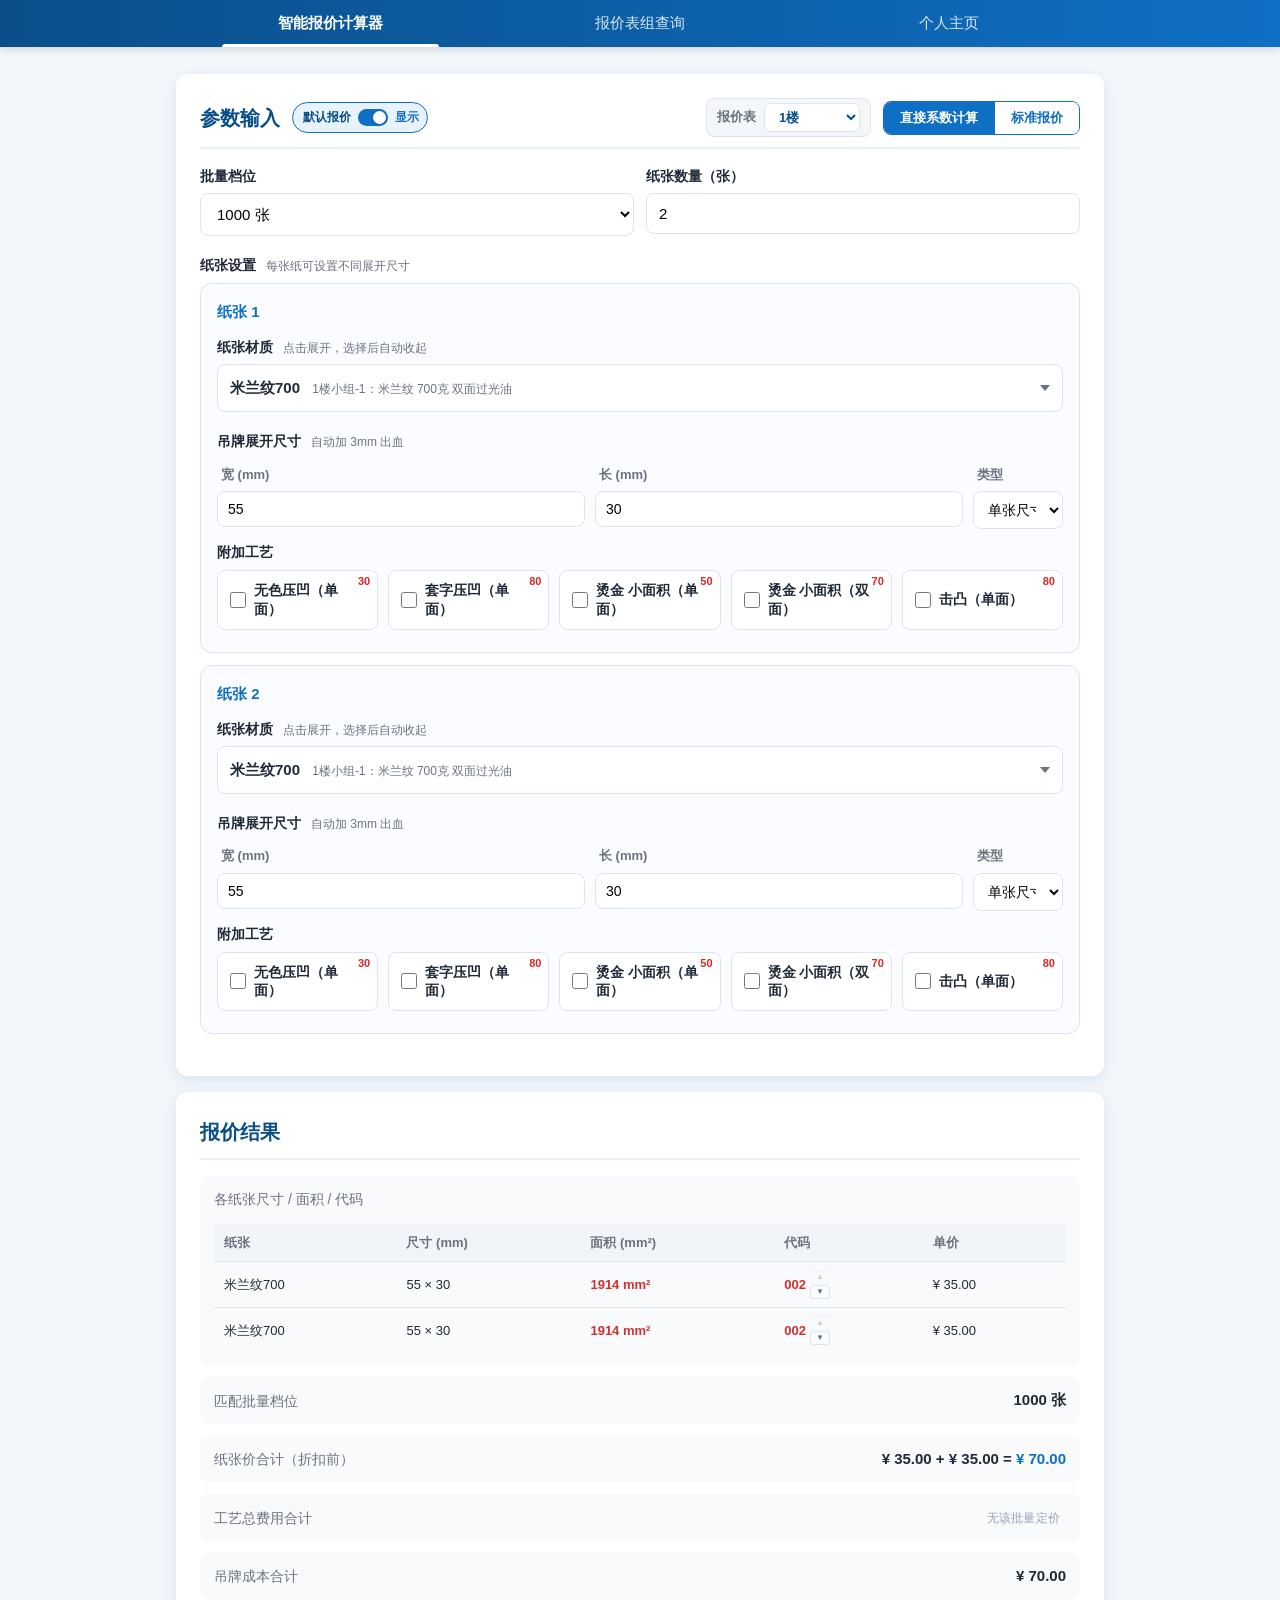
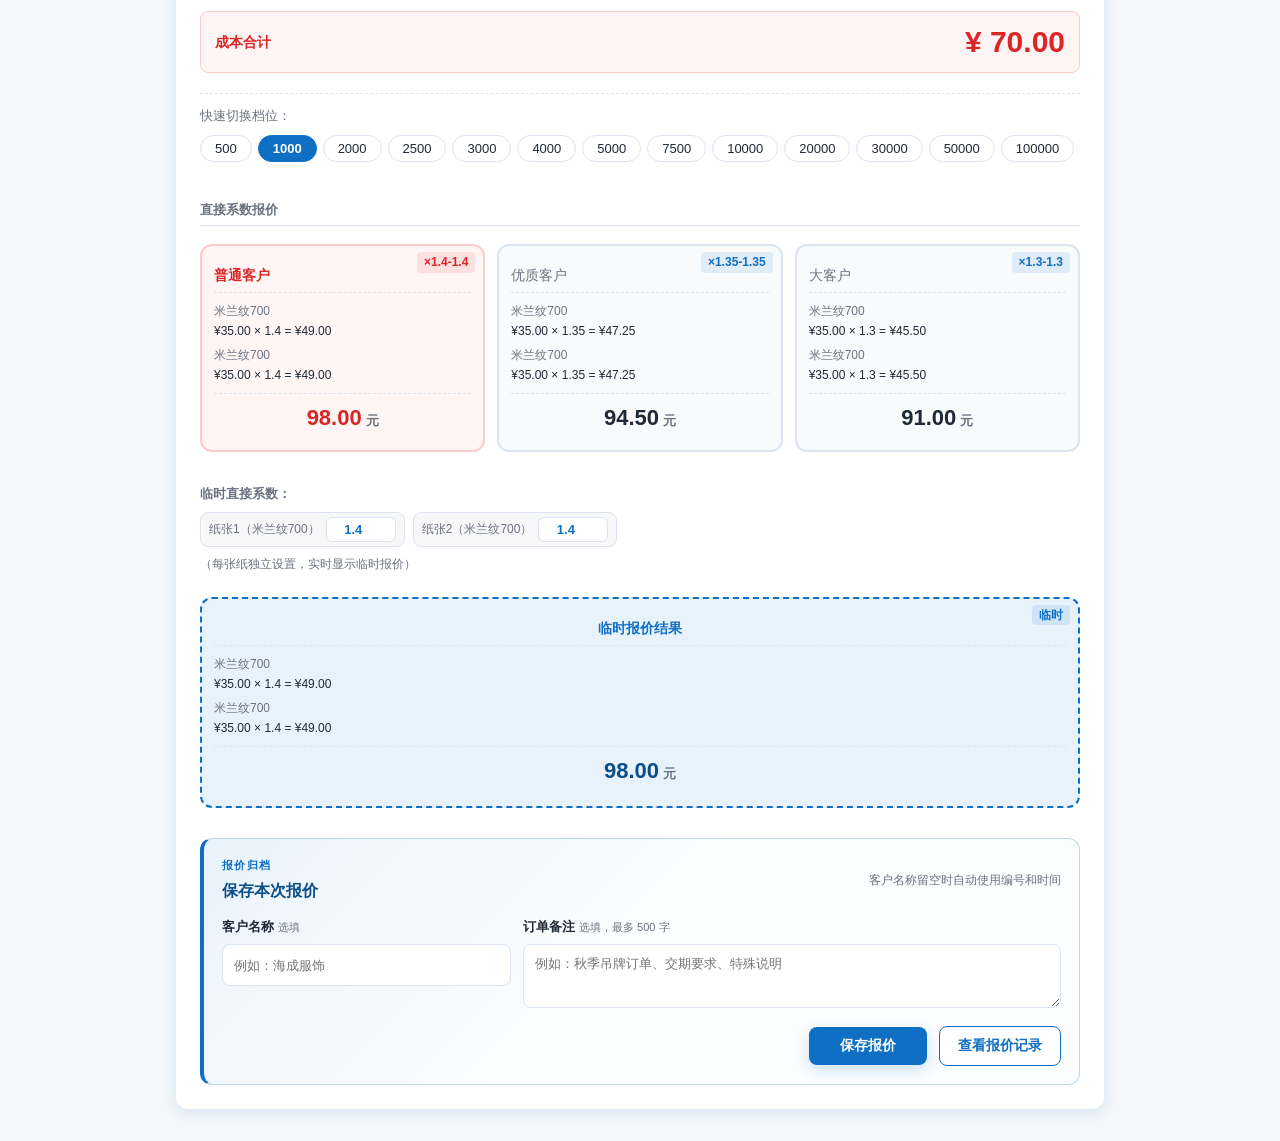
==== index.html @ f9403d22 "security(P0): XSS 转义/导入校验/响应头加固 + 安全单测 - escapeHtml 补双引号/单引号转义，状态提示与导入信息动态内容全量转义 - 新增 isNonNegFinite" ====
<!DOCTYPE html>
<html lang="zh-CN"><head>
  <meta charset="UTF-8">
  <meta name="viewport" content="width=device-width, initial-scale=1.0">
  <meta name="robots" content="noindex, nofollow, noarchive">
  <meta name="googlebot" content="noindex, nofollow">
  <!-- P0 安全：CSP 策略（v7.9：SheetJS 已本地化，script-src 仅允许 'self'，离线双击打开亦可用） -->
  <meta http-equiv="Content-Security-Policy" content="default-src 'self'; script-src 'self'; style-src 'self' 'unsafe-inline'; img-src 'self' data:; connect-src 'self';">
  <title>KOKALabel报价系统 v8.10.0</title>
  <link rel="icon" type="image/x-icon" href="favicon.ico?v=8.10.0">
  <link rel="icon" type="image/png" href="favicon.png?v=8.10.0">
  <link rel="apple-touch-icon" href="apple-touch-icon.png?v=8.10.0">
  <link rel="stylesheet" href="css/style.css?v=8.10.0">
</head>
<body>
  <!-- 顶部导航 -->
  <nav class="navbar">
    <div class="nav-inner">
      <button class="nav-btn active" data-page="calculator">智能报价计算器</button>
      <button class="nav-btn" data-page="table">报价表组查询</button>
      <button class="nav-btn" data-page="profile">个人主页</button>
    </div>
  </nav>

  <!-- 页面容器 -->
  <main class="pages">
    <!-- 页面1：智能报价计算器 -->
    <section class="page active" id="page-calculator">
      <div class="card">
        <div class="card-title-row">
          <div class="card-title-main">
            <h2 class="card-title">参数输入</h2>
            <button type="button" id="defaultQuoteToggle" class="quote-visibility-toggle" role="switch" aria-checked="true" title="仅控制标准报价中的默认客户报价">
              <span class="quote-visibility-label">默认报价</span>
              <span class="quote-visibility-track" aria-hidden="true"><span class="quote-visibility-thumb"></span></span>
              <span class="quote-visibility-state" id="defaultQuoteToggleState">显示</span>
            </button>
          </div>
          <div class="title-controls">
            <div class="quick-price-switcher" title="快捷切换当前报价表">
              <span class="switcher-label">报价表</span>
              <select id="quickPriceListSelector" class="quick-price-list-selector"></select>
            </div>
            <div class="calc-mode-switcher">
              <button class="mode-btn active" data-mode="direct">直接系数计算</button>
              <button class="mode-btn" data-mode="standard">标准报价</button>
            </div>
          </div>
        </div>

        <div class="tier-row">
          <div class="form-group">
            <label for="tier">批量档位</label>
            <select id="tier"><option value="">请选择批量档位</option><option value="500">500 张</option><option value="1000">1000 张</option><option value="2000">2000 张</option><option value="2500">2500 张</option><option value="3000">3000 张</option><option value="4000">4000 张</option><option value="5000">5000 张</option><option value="7500">7500 张</option><option value="10000">10000 张</option><option value="20000">20000 张</option><option value="30000">30000 张</option><option value="50000">50000 张</option></select>
          </div>
          <div class="form-group">
            <label for="sheetCount">纸张数量（张）</label>
            <input type="number" id="sheetCount" min="1" step="1" value="2">
          </div>
        </div>

        <div class="form-group">
          <label>纸张设置 <span class="hint">每张纸可设置不同展开尺寸</span></label>
          <div id="sheetList" class="sheet-list"><div class="sheet-card">
          <div class="sheet-title">纸张 1</div>
          <div class="form-group">
            <label>纸张材质 <span class="hint">点击展开，选择后自动收起</span></label>
            <div class="paper-dropdown" data-sheet="0">
              <div class="paper-trigger">
                <div>
                  <span class="paper-trigger-text">702铜版纸</span>
                  <span class="paper-trigger-desc">1号报价表-3：702克 A级铜版纸 双面过哑胶（厚度0.85mm）</span>
                </div>
                <span class="paper-trigger-arrow"></span>
              </div>
              <div class="paper-options">
                
          <div class="paper-option" data-sheet="0" data-paper="paper1">
            <span class="paper-name">350铜版纸</span>
            <span class="paper-desc">1号报价表-1：350克 A级铜版纸 双面过哑胶（厚度0.38mm）</span>
          </div>
        
          <div class="paper-option" data-sheet="0" data-paper="paper2">
            <span class="paper-name">400铜版纸</span>
            <span class="paper-desc">1号报价表-2：400克 A级铜版纸 双面过哑胶（厚度0.45mm）</span>
          </div>
        
          <div class="paper-option active" data-sheet="0" data-paper="paper3">
            <span class="paper-name">702铜版纸</span>
            <span class="paper-desc">1号报价表-3：702克 A级铜版纸 双面过哑胶（厚度0.85mm）</span>
          </div>
        
          <div class="paper-option" data-sheet="0" data-paper="paper4">
            <span class="paper-name">606米白卡</span>
            <span class="paper-desc">1号报价表-4：米白卡 606克（厚度0.8mm）</span>
          </div>
        
          <div class="paper-option" data-sheet="0" data-paper="paper5">
            <span class="paper-name">500白卡纸</span>
            <span class="paper-desc">1号报价表-5：500克 白卡纸（厚度0.55mm）正面过哑胶</span>
          </div>
        
          <div class="paper-option" data-sheet="0" data-paper="paper6">
            <span class="paper-name">海成专用</span>
            <span class="paper-desc">1号报价表-6：400克米白卡 / 160克半透卡 / 200克合成纸（海成专用 / 撕不烂）</span>
          </div>
        
          <div class="paper-option" data-sheet="0" data-paper="paper7">
            <span class="paper-name">700布纹纸</span>
            <span class="paper-desc">1号报价表-7：700克 A级布纹纸 双面过光油（厚度0.85mm）</span>
          </div>
        
          <div class="paper-option" data-sheet="0" data-paper="paper8">
            <span class="paper-name">600牛皮纸</span>
            <span class="paper-desc">1号报价表-8：600克 A级牛皮纸（厚度0.80mm）</span>
          </div>
        
          <div class="paper-option" data-sheet="0" data-paper="paper9">
            <span class="paper-name">40C棉麻布</span>
            <span class="paper-desc">1号报价表-9：棉麻布 40C 米白色</span>
          </div>
        
              </div>
            </div>
          </div>
          <div class="form-group" style="margin-bottom: 0;">
            <label>吊牌展开尺寸 <span class="hint">自动加 3mm 出血</span></label>
            <div class="sheet-size-row">
              <div class="form-group">
                <label class="unit">宽 (mm)</label>
                <input type="number" class="sheet-width" data-sheet="0" min="1" step="1" placeholder="55" value="">
              </div>
              <div class="form-group">
                <label class="unit">长 (mm)</label>
                <input type="number" class="sheet-length" data-sheet="0" min="1" step="1" placeholder="30" value="">
              </div>
              <div class="form-group size-type-group">
                <label class="unit">类型</label>
                <select class="sheet-size-type" data-sheet="0">
                  <option value="single" selected="">单张尺寸</option>
                  <option value="spread">展开尺寸</option>
                </select>
              </div>
            </div>
          </div>
          <div class="form-group" style="margin-bottom: 0; margin-top: 12px;">
            <label>附加工艺</label>
            <div class="craft-list">
              <label class="craft-item">
                <input type="checkbox" value="craft3_1" data-sheet="0" data-craft="craft3_1">
                <span>无色压凹（单面）</span>
              </label>
            
              <label class="craft-item">
                <input type="checkbox" value="craft3_2" data-sheet="0" data-craft="craft3_2">
                <span>套字压凹（单面）</span>
              </label>
            
              <label class="craft-item">
                <input type="checkbox" value="craft3_3" data-sheet="0" data-craft="craft3_3">
                <span>烫金 小面积（单面）</span>
              </label>
            
              <label class="craft-item">
                <input type="checkbox" value="craft3_4" data-sheet="0" data-craft="craft3_4">
                <span>烫金 小面积（双面）</span>
              </label>
            
              <label class="craft-item">
                <input type="checkbox" value="craft3_5" data-sheet="0" data-craft="craft3_5">
                <span>击凸（单面）</span>
              </label>
            </div>
          </div>
        </div><div class="sheet-card">
          <div class="sheet-title">纸张 2</div>
          <div class="form-group">
            <label>纸张材质 <span class="hint">点击展开，选择后自动收起</span></label>
            <div class="paper-dropdown" data-sheet="1">
              <div class="paper-trigger">
                <div>
                  <span class="paper-trigger-text">702铜版纸</span>
                  <span class="paper-trigger-desc">1号报价表-3：702克 A级铜版纸 双面过哑胶（厚度0.85mm）</span>
                </div>
                <span class="paper-trigger-arrow"></span>
              </div>
              <div class="paper-options">
                
          <div class="paper-option" data-sheet="1" data-paper="paper1">
            <span class="paper-name">350铜版纸</span>
            <span class="paper-desc">1号报价表-1：350克 A级铜版纸 双面过哑胶（厚度0.38mm）</span>
          </div>
        
          <div class="paper-option" data-sheet="1" data-paper="paper2">
            <span class="paper-name">400铜版纸</span>
            <span class="paper-desc">1号报价表-2：400克 A级铜版纸 双面过哑胶（厚度0.45mm）</span>
          </div>
        
          <div class="paper-option active" data-sheet="1" data-paper="paper3">
            <span class="paper-name">702铜版纸</span>
            <span class="paper-desc">1号报价表-3：702克 A级铜版纸 双面过哑胶（厚度0.85mm）</span>
          </div>
        
          <div class="paper-option" data-sheet="1" data-paper="paper4">
            <span class="paper-name">606米白卡</span>
            <span class="paper-desc">1号报价表-4：米白卡 606克（厚度0.8mm）</span>
          </div>
        
          <div class="paper-option" data-sheet="1" data-paper="paper5">
            <span class="paper-name">500白卡纸</span>
            <span class="paper-desc">1号报价表-5：500克 白卡纸（厚度0.55mm）正面过哑胶</span>
          </div>
        
          <div class="paper-option" data-sheet="1" data-paper="paper6">
            <span class="paper-name">海成专用</span>
            <span class="paper-desc">1号报价表-6：400克米白卡 / 160克半透卡 / 200克合成纸（海成专用 / 撕不烂）</span>
          </div>
        
          <div class="paper-option" data-sheet="1" data-paper="paper7">
            <span class="paper-name">700布纹纸</span>
            <span class="paper-desc">1号报价表-7：700克 A级布纹纸 双面过光油（厚度0.85mm）</span>
          </div>
        
          <div class="paper-option" data-sheet="1" data-paper="paper8">
            <span class="paper-name">600牛皮纸</span>
            <span class="paper-desc">1号报价表-8：600克 A级牛皮纸（厚度0.80mm）</span>
          </div>
        
          <div class="paper-option" data-sheet="1" data-paper="paper9">
            <span class="paper-name">40C棉麻布</span>
            <span class="paper-desc">1号报价表-9：棉麻布 40C 米白色</span>
          </div>
        
              </div>
            </div>
          </div>
          <div class="form-group" style="margin-bottom: 0;">
            <label>吊牌展开尺寸 <span class="hint">自动加 3mm 出血</span></label>
            <div class="sheet-size-row">
              <div class="form-group">
                <label class="unit">宽 (mm)</label>
                <input type="number" class="sheet-width" data-sheet="1" min="1" step="1" placeholder="55" value="">
              </div>
              <div class="form-group">
                <label class="unit">长 (mm)</label>
                <input type="number" class="sheet-length" data-sheet="1" min="1" step="1" placeholder="30" value="">
              </div>
              <div class="form-group size-type-group">
                <label class="unit">类型</label>
                <select class="sheet-size-type" data-sheet="1">
                  <option value="single" selected="">单张尺寸</option>
                  <option value="spread">展开尺寸</option>
                </select>
              </div>
            </div>
          </div>
          <div class="form-group" style="margin-bottom: 0; margin-top: 12px;">
            <label>附加工艺</label>
            <div class="craft-list">
              <label class="craft-item">
                <input type="checkbox" value="craft3_1" data-sheet="1" data-craft="craft3_1">
                <span>无色压凹（单面）</span>
              </label>
            
              <label class="craft-item">
                <input type="checkbox" value="craft3_2" data-sheet="1" data-craft="craft3_2">
                <span>套字压凹（单面）</span>
              </label>
            
              <label class="craft-item">
                <input type="checkbox" value="craft3_3" data-sheet="1" data-craft="craft3_3">
                <span>烫金 小面积（单面）</span>
              </label>
            
              <label class="craft-item">
                <input type="checkbox" value="craft3_4" data-sheet="1" data-craft="craft3_4">
                <span>烫金 小面积（双面）</span>
              </label>
            
              <label class="craft-item">
                <input type="checkbox" value="craft3_5" data-sheet="1" data-craft="craft3_5">
                <span>击凸（单面）</span>
              </label>
            </div>
          </div>
        </div></div>
        </div>

        <div class="form-group">
          <label>吊绳类型</label>
          <div id="rope" class="rope-list">
        <label class="rope-item">
          <input type="radio" name="rope" value="rope0">
          <span>不加吊绳</span>
        </label>
      
        <label class="rope-item">
          <input type="radio" name="rope" value="rope1" checked="">
          <span>普通吊绳</span>
        </label>
      
        <label class="rope-item">
          <input type="radio" name="rope" value="rope2">
          <span>黑色方头</span>
        </label>
      
        <label class="rope-item">
          <input type="radio" name="rope" value="rope3">
          <span>白色方头</span>
        </label>
      
        <label class="rope-item">
          <input type="radio" name="rope" value="rope4">
          <span>加长加粗子弹头</span>
        </label>
      
        <label class="rope-item">
          <input type="radio" name="rope" value="rope5">
          <span>金色别针</span>
        </label>
      
        <label class="rope-item">
          <input type="radio" name="rope" value="rope6">
          <span>米色棉绳</span>
        </label>
      
        <label class="rope-item">
          <input type="radio" name="rope" value="rope7">
          <span>白色蜡绳</span>
        </label>
      
        <label class="rope-item">
          <input type="radio" name="rope" value="rope8">
          <span>黑色蜡绳</span>
        </label>
      
        <label class="rope-item">
          <input type="radio" name="rope" value="rope9">
          <span>黑色别针</span>
        </label>
      
        <label class="rope-item">
          <input type="radio" name="rope" value="rope10">
          <span>黑双插圆柱蜡绳</span>
        </label>
      
        <label class="rope-item">
          <input type="radio" name="rope" value="rope11">
          <span>白双插圆柱蜡绳</span>
        </label>
      
        <label class="rope-item">
          <input type="radio" name="rope" value="rope12">
          <span>白色双插丝带</span>
        </label>
      
        <label class="rope-item">
          <input type="radio" name="rope" value="rope13">
          <span>黑色双插丝带</span>
        </label>
      
        <label class="rope-item">
          <input type="radio" name="rope" value="rope14">
          <span>紫色双插涤纶</span>
        </label>
      
        <label class="rope-item">
          <input type="radio" name="rope" value="rope15">
          <span>粉色双插涤纶</span>
        </label>
      
        <label class="rope-item">
          <input type="radio" name="rope" value="rope16">
          <span>黑色双插涤纶</span>
        </label>
      
        <label class="rope-item">
          <input type="radio" name="rope" value="rope17">
          <span>白色双插涤纶</span>
        </label>
      
        <label class="rope-item">
          <input type="radio" name="rope" value="rope18">
          <span>白色单插蜡绳</span>
        </label>
      
        <label class="rope-item">
          <input type="radio" name="rope" value="rope19">
          <span>黑色单插蜡绳</span>
        </label>
      
        <label class="rope-item">
          <input type="radio" name="rope" value="rope20">
          <span>黑色双插蜡绳</span>
        </label>
      
        <label class="rope-item">
          <input type="radio" name="rope" value="rope21">
          <span>白色双插蜡绳</span>
        </label>
      
        <label class="rope-item">
          <input type="radio" name="rope" value="rope22">
          <span>防拆条</span>
        </label>
      
        <label class="rope-item">
          <input type="radio" name="rope" value="rope23">
          <span>空白防拆条</span>
        </label>
      
        <label class="rope-item">
          <input type="radio" name="rope" value="rope24">
          <span>棉带防拆条</span>
        </label>
      
        <label class="rope-item">
          <input type="radio" name="rope" value="rope25">
          <span>黑色光胶防拆条</span>
        </label>
      
        <label class="rope-item">
          <input type="radio" name="rope" value="rope26">
          <span>防拆扣</span>
        </label>
      </div>
        </div>

        <div class="form-group">
          <label for="region">收货地区</label>
          <select id="region"><option value="">请选择地区</option><option value="region1">广东省内</option><option value="region2">江浙沪</option><option value="region3">其他省份</option></select>
        </div>
      </div>

      <div class="card">
        <h2 class="card-title">报价结果</h2>
        <div class="result-section" id="resultArea">
          <div class="result-row" style="flex-direction:column;align-items:flex-start;">
            <span class="result-label">各纸张尺寸 / 面积 / 代码</span>
            <table class="sheet-result-table" id="resSheetTable">
              <thead>
                <tr><th>纸张</th><th>尺寸 (mm)</th><th>面积 (mm²)</th><th>代码</th><th>单价</th></tr>
              </thead>
              <tbody></tbody>
            </table>
          </div>
          <div class="result-row">
            <span class="result-label">匹配批量档位</span>
            <span class="result-value" id="resTier">-</span>
          </div>
          <div class="result-row">
            <span class="result-label">纸张价合计（折扣前）</span>
            <span class="result-value" id="resPaperOriginalPrice">-</span>
          </div>
          <div class="result-row">
            <span class="result-label">纸张折后价合计</span>
            <span class="result-value" id="resPaperPrice">-</span>
          </div>
          <div class="result-row">
            <span class="result-label">工艺总费用合计</span>
            <span class="result-value" id="resCraftPrice">-</span>
          </div>
          <div class="result-row">
            <span class="result-label">吊绳费用</span>
            <span class="result-value" id="resRopePrice">-</span>
          </div>
          <div class="result-row">
            <span class="result-label">吊牌成本合计</span>
            <span class="result-value" id="resTagCost">-</span>
          </div>
          <div class="result-row">
            <span class="result-label">邮费</span>
            <span class="result-value" id="resShippingPrice">-</span>
          </div>
          <div class="result-row cost-total-row">
            <span class="result-label">成本合计</span>
            <span class="result-value" id="resCost">-</span>
          </div>
          <div id="resWarnings" class="result-warnings" style="display:none;"></div>

          <!-- 面积系数提示（超 10000 时显示） -->
          <div id="areaCoefficientRow" class="area-coeff-row" style="display:none;">
            <div>
              <span class="coeff-label">面积系数：</span>
              <span class="coeff-value" id="resAreaCoefficient">-</span>
            </div>
            <span class="coeff-desc" id="resAreaCoeffDesc"></span>
          </div>

          <!-- 批量档位快速切换 -->
          <div id="tierQuickSwitch" class="tier-quick-switch" style="display:none;">
            <span class="tier-quick-label">快速切换档位：</span>
            <div class="tier-quick-btns" id="tierQuickBtns"></div>
          </div>

          <!-- 默认客户等级报价卡片 -->
          <div class="price-section-label" id="defaultPriceLabel">默认报价（原邮费）</div>
          <div id="priceCards" class="price-cards"></div>

          <!-- 临时毛利系数快速设置 -->
          <div id="customCoeffBar" class="custom-coeff-bar" style="display:none;">
            <span class="custom-coeff-label">临时毛利系数：</span>
            <input type="number" id="customCoeffInput" class="custom-coeff-input" min="1" max="10" step="0.01" placeholder="如 1.18" />
            <span class="custom-coeff-hint">（临时显示，不影响默认设置）</span>
          </div>
          <div id="customPriceCard" class="price-cards" style="display:none;"></div>

          <!-- v6.8：临时直接系数（每纸独立，直接系数模式显示） -->
          <div id="tempCoeffBar" class="custom-coeff-bar temp-coeff-bar" style="display:none;">
            <span class="custom-coeff-label">临时直接系数：</span>
            <div id="tempCoeffInputs" class="temp-coeff-inputs"></div>
            <span class="custom-coeff-hint">（每张纸独立设置，实时显示临时报价）</span>
          </div>
          <div id="tempCoeffResults" class="price-cards" style="display:none;"></div>

          <!-- 邮费快速修改 -->
          <div id="shippingOverrideBar" class="shipping-override-bar" style="display:none;">
            <span class="shipping-override-label">邮费快速修改：</span>
            <input type="number" id="shippingOverrideInput" class="shipping-override-input" min="0" step="0.01" placeholder="输入修改后的邮费" />
            <button class="btn sm" id="shippingOverrideClear">清除</button>
            <span class="shipping-override-hint">（修改后下方显示基于新邮费的报价）</span>
          </div>
          <div id="shippingOverrideLabel" class="price-section-label" style="display:none;">修改邮费后报价</div>
          <div id="shippingOverrideCost" class="shipping-override-cost-row" style="display:none;">
            <span class="shipping-override-cost-label">修改后成本</span>
            <span class="shipping-override-cost-value" id="shippingOverrideCostValue">-</span>
          </div>
          <div id="shippingOverrideCards" class="price-cards shipping-override-cards" style="display:none;"></div>

          <!-- 报价记录保存 -->
          <section class="quote-save-panel" aria-labelledby="quoteSaveTitle">
            <div class="quote-save-heading">
              <div>
                <span class="quote-save-kicker">报价归档</span>
                <h3 id="quoteSaveTitle">保存本次报价</h3>
              </div>
              <span class="quote-save-hint">客户名称留空时自动使用编号和时间</span>
            </div>
            <div class="quote-save-fields">
              <label class="quote-save-field">
                <span>客户名称 <small>选填</small></span>
                <input type="text" id="quoteCustomerName" maxlength="60" placeholder="例如：海成服饰" autocomplete="off" />
              </label>
              <label class="quote-save-field quote-save-note-field">
                <span>订单备注 <small>选填，最多 500 字</small></span>
                <textarea id="quoteOrderNote" maxlength="500" rows="2" placeholder="例如：秋季吊牌订单、交期要求、特殊说明"></textarea>
              </label>
            </div>
            <div class="quote-save-actions">
              <button type="button" class="btn quote-save-primary" id="saveQuoteBtn" disabled>保存报价</button>
              <button type="button" class="btn secondary" id="openQuoteHistoryBtn">查看报价记录</button>
            </div>
          </section>
        </div>
      </div>
    </section>

    <!-- 页面2：1号报价表查询 -->
    <section class="page" id="page-table">
      <div class="card">
        <h2 class="card-title">报价表组查询</h2>

        <!-- 报价表组切换器 -->
        <div class="price-list-switcher">
          <label class="switcher-label">当前报价表：</label>
          <select id="priceListSelector" class="price-list-selector"></select>
          <button class="btn danger-outline sm" id="deletePriceListBtn" title="删除当前报价表（不允许删除最后一个）">删除当前报价表</button>
        </div>

        <div class="table-toolbar">
          <input type="text" id="searchInput" placeholder="输入代码或面积搜索...">
          <span class="paper-discount" id="paperDiscount">请先选择纸张</span>
          <span class="table-meta" id="tableMeta">行数：0</span>
        </div>

        <!-- Sheet 纸张选择器：下拉 + 数字分页 -->
        <div class="sheet-selector-bar">
          <select id="paperSelector" class="paper-selector"></select>
        </div>

        <div class="table-wrap">
          <table id="priceTable">
            <thead>
              <tr>
                <th>代码</th>
                <th>最大含出血面积 (mm²)</th>
                <!-- 动态档位表头 -->
              </tr>
            </thead>
            <tbody>
              <!-- 动态行 -->
            </tbody>
          </table>
        </div>

        <div class="table-wrap" style="margin-top:20px;">
          <h3 style="font-size:14px;color:var(--brand-dark);margin-bottom:10px;">吊牌特殊工艺价格表</h3>
          <table id="craftTable">
            <thead>
              <tr>
                <th>工艺名称</th>
                <!-- 动态档位表头 -->
              </tr>
            </thead>
            <tbody>
              <!-- 动态行 -->
            </tbody>
          </table>
        </div>

        <!-- v6.7：直接系数档位表（单独框体表格显示，位于吊牌特殊工艺价格表下方） -->
        <div class="table-wrap" id="directCoeffWrap" style="margin-top:20px;">
          <h3 style="font-size:14px;color:var(--brand-dark);margin-bottom:10px;">直接系数档位表</h3>
          <table id="directCoeffTable">
            <thead>
              <tr>
                <th>项目</th>
                <!-- 动态档位表头 -->
              </tr>
            </thead>
            <tbody>
              <!-- 动态行 -->
            </tbody>
          </table>
        </div>

        <!-- v7.0：批量直接报价表（仅部分 Sheet 有配置，无配置时显示占位提示） -->
        <div class="table-wrap" id="batchDirectWrap" style="margin-top:20px;">
          <h3 style="font-size:14px;color:var(--brand-dark);margin-bottom:10px;">批量直接报价表</h3>
          <table id="batchDirectTable">
            <thead>
              <tr>
                <th>项目</th>
                <!-- 动态档位表头 -->
              </tr>
            </thead>
            <tbody>
              <!-- 动态行 -->
            </tbody>
          </table>
        </div>

        <!-- v7.9：吊绳价格表（全局共享，就地编辑） -->
        <div class="table-wrap" id="ropePriceWrap" style="margin-top:20px;">
          <h3 style="font-size:14px;color:var(--brand-dark);margin-bottom:6px;">吊绳价格表 <span style="font-size:12px;color:var(--text-secondary);font-weight:400;">（全局共享，不随报价表切换；点击价格数字直接修改）</span></h3>
          <table id="ropePriceTable">
            <thead>
              <tr>
                <th>吊绳名称</th>
                <!-- 动态档位表头 -->
              </tr>
            </thead>
            <tbody>
              <!-- 动态行 -->
            </tbody>
          </table>
        </div>

        <!-- v7.9：邮费价格表（全局共享，就地编辑） -->
        <div class="table-wrap" id="shippingPriceWrap" style="margin-top:20px;">
          <h3 style="font-size:14px;color:var(--brand-dark);margin-bottom:6px;">邮费价格表 <span style="font-size:12px;color:var(--text-secondary);font-weight:400;">（全局共享，不随报价表切换；点击数字直接修改）</span></h3>
          <table id="shippingPriceTable">
            <thead>
              <tr>
                <th>地区名称</th>
                <!-- 动态档位表头 -->
              </tr>
            </thead>
            <tbody>
              <!-- 动态行 -->
            </tbody>
          </table>
        </div>

        <div class="pagination" id="paginationBar">
          <button class="btn" id="prevPaper" disabled="">上一张</button>
          <span class="page-info" id="paperPageInfo">-</span>
          <button class="btn" id="nextPaper" disabled="">下一张</button>
        </div>

        <div class="notes" id="paperNotes">备注：切换纸张查看对应1号报价表。</div>
      </div>
    </section>

    <!-- 页面3：个人主页 -->
    <section class="page" id="page-profile">
      <div class="profile-hero">
        <div class="avatar">海</div>
        <div class="profile-meta">
          <h3>KOKALabel <span class="placeholder-badge">占位 UI</span></h3>
          <p>管理员 · 本地配置 · 下次打开保留</p>
        </div>
      </div>

      <div class="card">
        <h2 class="card-title">仓库链接</h2>
        <a class="warehouse-link" href="https://box-wms.pages.dev/" target="_blank" rel="noopener noreferrer">
          <span class="warehouse-link-label">我的仓库</span>
          <span class="warehouse-link-external">↗</span>
        </a>
      </div>

      <div class="card">
        <h2 class="card-title">报价设置</h2>

        <div class="profile-section">
          <h3 class="section-title">客户建议价格 · 毛利系数</h3>
          <div id="levelSettings">
        <div class="level-editor" data-level-id="level1">
          <input type="text" class="level-name" value="普通客户" placeholder="等级名称">
          <input type="number" class="level-coefficient" value="1.2" min="1" step="0.01">
          <span class="unit">倍</span>
          <button class="btn danger sm" data-action="remove-level" data-index="0">删除</button>
        </div>
      
        <div class="level-editor" data-level-id="level2">
          <input type="text" class="level-name" value="优质客户" placeholder="等级名称">
          <input type="number" class="level-coefficient" value="1.15" min="1" step="0.01">
          <span class="unit">倍</span>
          <button class="btn danger sm" data-action="remove-level" data-index="1">删除</button>
        </div>
      
        <div class="level-editor" data-level-id="level3">
          <input type="text" class="level-name" value="大客户" placeholder="等级名称">
          <input type="number" class="level-coefficient" value="1.1" min="1" step="0.01">
          <span class="unit">倍</span>
          <button class="btn danger sm" data-action="remove-level" data-index="2">删除</button>
        </div>
      </div>
          <div class="btn-group">
            <button class="btn secondary sm" id="addLevelBtn">+ 新增等级</button>
            <button class="btn secondary sm" id="resetLevelBtn">恢复默认</button>
          </div>
        </div>

        <div class="profile-section">
          <h3 class="section-title">金额显示</h3>
          <div class="setting-row">
            <div class="setting-info">
              <div class="setting-label">报价小数位数</div>
              <div class="setting-desc">所有金额显示保留几位小数（修改后立即生效）</div>
            </div>
            <div class="setting-control">
              <input type="number" id="decimalPlaces" min="0" max="4" value="2">
            </div>
          </div>
        </div>

        <div class="profile-section">
          <h3 class="section-title">公司信息与报价单</h3>
          <div class="setting-row">
            <div class="setting-info">
              <div class="setting-label">公司名称</div>
              <div class="setting-desc">显示在报价单顶部</div>
            </div>
            <div class="setting-control">
              <input type="text" id="companyName" placeholder="KOKALabel">
            </div>
          </div>
          <div class="setting-row">
            <div class="setting-info">
              <div class="setting-label">联系电话</div>
              <div class="setting-desc">客户回拨用</div>
            </div>
            <div class="setting-control">
              <input type="text" id="companyPhone" placeholder="待填写">
            </div>
          </div>
        </div>

        <div class="profile-section">
          <h3 class="section-title">默认选项</h3>
          <div class="setting-row">
            <div class="setting-info">
              <div class="setting-label">默认批量档位</div>
              <div class="setting-desc">打开计算器时的默认选项</div>
            </div>
            <div class="setting-control">
              <select id="defaultTier"><option value="">跟随纸张</option><option value="500">500 张</option><option value="1000">1000 张</option><option value="2000">2000 张</option><option value="2500">2500 张</option><option value="5000">5000 张</option><option value="10000">10000 张</option><option value="20000">20000 张</option><option value="50000">50000 张</option></select>
            </div>
          </div>
          <div class="setting-row">
            <div class="setting-info">
              <div class="setting-label">默认吊绳类型</div>
              <div class="setting-desc">打开计算器时吊绳单选默认选中</div>
            </div>
            <div class="setting-control">
              <select id="defaultRope"><option value="">跟随默认（普通吊绳）</option><option value="rope0">不加吊绳</option><option value="rope1">普通吊绳</option><option value="rope2">黑色方头</option><option value="rope3">白色方头</option><option value="rope4">加长加粗子弹头</option><option value="rope5">金色别针</option><option value="rope6">米色棉绳</option><option value="rope7">白色蜡绳</option><option value="rope8">黑色蜡绳</option><option value="rope9">黑色别针</option><option value="rope10">黑双插圆柱蜡绳</option><option value="rope11">白双插圆柱蜡绳</option><option value="rope12">白色双插丝带</option><option value="rope13">黑色双插丝带</option><option value="rope14">紫色双插涤纶</option><option value="rope15">粉色双插涤纶</option><option value="rope16">黑色双插涤纶</option><option value="rope17">白色双插涤纶</option><option value="rope18">白色单插蜡绳</option><option value="rope19">黑色单插蜡绳</option><option value="rope20">黑色双插蜡绳</option><option value="rope21">白色双插蜡绳</option><option value="rope22">防拆条</option><option value="rope23">空白防拆条</option><option value="rope24">棉带防拆条</option><option value="rope25">黑色光胶防拆条</option><option value="rope26">防拆扣</option></select>
            </div>
          </div>
          <div class="setting-row">
            <div class="setting-info">
              <div class="setting-label">默认纸张材质</div>
              <div class="setting-desc">打开计算器时默认显示的1号报价表</div>
            </div>
            <div class="setting-control">
              <select id="defaultPaper"><option value="">跟随默认（1号报价表-3）</option><option value="paper1">350铜版纸</option><option value="paper2">400铜版纸</option><option value="paper3">702铜版纸</option><option value="paper4">606米白卡</option><option value="paper5">500白卡纸</option><option value="paper6">海成专用</option><option value="paper7">700布纹纸</option><option value="paper8">600牛皮纸</option><option value="paper9">40C棉麻布</option></select>
            </div>
          </div>
        </div>

        <div class="btn-group">
          <button class="btn sm" id="saveProfileBtn">保存设置</button>
          <button class="btn secondary sm" id="exportProfileBtn">导出配置</button>
        </div>
      </div>

      <div class="card">
        <h2 class="card-title">计算规则说明</h2>
        <details class="rule-block" open>
          <summary>直接系数</summary>
          <div class="rule-content">
            <p>直接系数只读取报价表（Excel）每个 Sheet 的「直接系数档位 / 最高倍数 / 最低倍数」三行数据，不再支持在个人主页全局设置。修改直接系数请直接编辑报价表后重新导入。</p>
            <p><strong>有直接系数的纸张：</strong>按表格档位计算直接系数（最高倍数→普通客户，最低倍数→大客户，中间等级等差插值），不再计算纸张折扣。</p>
            <p><strong>无直接系数的纸张：</strong>按标准报价计算（乘折扣系数），使用客户建议价格 · 毛利系数。</p>
          </div>
        </details>
        <details class="rule-block">
          <summary>面积系数</summary>
          <div class="rule-content">
            <p><strong>优先使用报价表价格：</strong>当报价表内有覆盖当前面积的规格（含最大面积超过 10000mm² 的规格，如 2/3/4 号报价表）时，直接按该规格的报价表价格计算，不乘面积系数。</p>
            <p><strong>何时触发面积系数：</strong>仅当计算面积（含出血后的面积）超过该报价表所有规格的最大面积时，系统自动使用最大规格的价格作为基础价，并乘以面积系数计算最终价格。</p>
            <p><strong>面积系数如何计算：</strong>面积系数 = 计算面积 ÷ 10000，四舍五入保留两位小数。举例：计算面积为 21904mm²，系数 = 21904 ÷ 10000 = 2.19。</p>
            <p><strong>价格如何计算：</strong>最终纸张价 = 最大规格基础价 × 面积系数。举例：某纸最大规格基础价 ¥100，面积系数 2.19，则最终价 = 100 × 2.19 = ¥219。</p>
            <p><strong>报价结果中的显示：</strong>当触发面积系数时，报价结果区域会显示面积系数提示行，同时纸张价格合计行会以「¥ 基础价 × 系数 = ¥ 最终价」的格式显示。面积在报价表规格范围内时不显示面积系数，按报价表价格正常计算。</p>
          </div>
        </details>
      </div>

      <div class="card">
        <h2 class="card-title">数据管理</h2>
        <div class="tabs">
          <button class="tab active" data-tab="snapshot">本地快照</button>
          <button class="tab" data-tab="history">报价历史</button>
          <button class="tab" data-tab="cloud">云同步 <span class="placeholder-badge">占位</span></button>
        </div>

        <div class="tab-panel active" id="panel-snapshot">
          <div style="display:flex;align-items:center;justify-content:space-between;flex-wrap:wrap;gap:10px;margin-bottom:14px;">
            <div>
              <h3 style="font-size:14px;color:var(--brand-dark);margin:0;">价格配置导入 / 导出</h3>
              <p style="font-size:12px;color:var(--text-secondary);margin:4px 0 0;">支持多报价表管理：导入 Excel = 新增报价表，切换报价表查看不同价格。吊绳/邮费全局共享，不随报价表切换。</p>
            </div>
            <button class="btn danger-outline sm" id="resetToDefaultsBtn" title="清空纸张/工艺/吊绳/客户等级的所有本地修改，恢复出厂配置（不影响报价历史与本地快照）">重置为默认配置</button>
          </div>

          <div style="margin-bottom:18px;">
            <h4 style="font-size:13px;color:var(--brand-dark);margin-bottom:8px;">报价表 Excel（导入 = 新增报价表）</h4>
            <div class="btn-group">
              <button class="btn" id="exportExcelBtn">导出当前报价表 Excel</button>
              <button class="btn secondary" id="importExcelBtn">导入报价表 Excel</button>
              <button class="btn secondary" id="downloadTemplateBtn">下载 Excel 模板</button>
              <input type="file" id="importExcelFile" accept=".xlsx,.xls" style="display:none">
            </div>
            <div id="excelImportStatus" style="margin-top:10px;font-size:13px;color:var(--text-secondary);"></div>
          </div>

          <div style="margin-bottom:18px;">
            <h4 style="font-size:13px;color:var(--brand-dark);margin-bottom:8px;">吊绳报价</h4>
            <div class="btn-group">
              <button class="btn" id="exportRopeExcelBtn">导出吊绳 Excel</button>
              <button class="btn secondary" id="importRopeExcelBtn">导入吊绳 Excel</button>
              <button class="btn secondary" id="downloadRopeTemplateBtn">下载吊绳模板</button>
              <input type="file" id="importRopeExcelFile" accept=".xlsx,.xls" style="display:none">
            </div>
            <div id="ropeExcelImportStatus" style="margin-top:10px;font-size:13px;color:var(--text-secondary);"></div>
          </div>

          <div style="margin-bottom:18px;">
            <h4 style="font-size:13px;color:var(--brand-dark);margin-bottom:8px;">邮费报价</h4>
            <div class="btn-group">
              <button class="btn" id="exportShippingExcelBtn">导出邮费 Excel</button>
              <button class="btn secondary" id="importShippingExcelBtn">导入邮费 Excel</button>
              <button class="btn secondary" id="downloadShippingTemplateBtn">下载邮费模板</button>
              <input type="file" id="importShippingExcelFile" accept=".xlsx,.xls" style="display:none">
            </div>
            <div id="shippingExcelImportStatus" style="margin-top:10px;font-size:13px;color:var(--text-secondary);"></div>
          </div>

          <div class="btn-group">
            <button class="btn" id="exportDataBtn">导出完整配置 JSON</button>
            <button class="btn secondary" id="importDataBtn">导入配置 JSON</button>
            <input type="file" id="importFile" accept=".json" style="display:none">
          </div>

          <div style="margin-top:18px;">
            <h4 style="font-size:13px;color:var(--brand-dark);margin-bottom:8px;">本地备份（推荐）</h4>
            <p style="font-size:12px;color:var(--text-secondary);margin-bottom:10px;">一键把当前所有配置（纸张/吊绳/工艺/客户等级/历史/快照）打包保存到本机文件；换浏览器或换电脑时用「恢复本地备份」一键还原。</p>
            <div class="btn-group">
              <button class="btn" id="exportLocalBackupBtn">保存到本地文件</button>
              <button class="btn secondary" id="importLocalBackupBtn">从本地文件恢复</button>
              <input type="file" id="importLocalBackupFile" accept=".json" style="display:none">
            </div>
            <div id="localBackupStatus" style="margin-top:10px;font-size:13px;color:var(--text-secondary);"></div>
          </div>
          <div style="margin-top:18px;">
            <h4 style="font-size:13px;color:var(--brand-dark);margin-bottom:8px;">本地快照列表</h4>
            <table class="data-table" id="snapshotTable" style="display: none;">
              <thead>
                <tr><th>快照名</th><th>时间</th><th>操作</th></tr>
              </thead>
              <tbody></tbody>
            </table>
            <div class="empty-state" id="snapshotEmpty" style="display: block;">暂无快照，点击下方按钮创建。</div>
            <div class="btn-group">
              <button class="btn secondary sm" id="createSnapshotBtn">+ 创建当前快照</button>
              <button class="btn danger sm" id="clearSnapshotBtn">清空快照</button>
            </div>
          </div>
        </div>

        <div class="tab-panel" id="panel-history">
          <div class="history-panel-heading">
            <div>
              <h3>历史报价记录</h3>
              <p>保存的是当时报价快照；重新载入参数后将按当前价格重新计算。</p>
            </div>
            <button class="btn danger-outline sm" id="clearHistoryBtn">清空全部记录</button>
          </div>
          <div class="history-table-wrap">
            <table class="data-table history-table" id="historyTable" style="display: none;">
              <thead>
                <tr><th>客户 / 编号</th><th>保存时间</th><th>模式 / 报价表</th><th>档位</th><th>成本</th><th>建议价</th><th>操作</th></tr>
              </thead>
              <tbody></tbody>
            </table>
          </div>
          <div class="empty-state" id="historyEmpty" style="display: block;">暂无报价记录。</div>
        </div>

        <div class="tab-panel" id="panel-cloud">
          <h3 style="font-size:14px;color:var(--brand-dark);margin:6px 0 10px;">云同步中心</h3>
          <p style="font-size:13px;color:var(--text-secondary);margin-bottom:14px;">后续可接入 Cloudflare D1 / KV 或自建后端，实现账号登录与跨设备数据同步。</p>
          <div class="feature-grid">
            <div class="feature-card" data-toast="账号登录功能占位">
              <div class="feature-icon">👤</div>
              <div class="feature-title">账号登录</div>
              <div class="feature-desc">手机号 / 邮箱 + 验证码</div>
            </div>
            <div class="feature-card" data-toast="自动同步功能占位">
              <div class="feature-icon">☁</div>
              <div class="feature-title">自动同步</div>
              <div class="feature-desc">修改后实时上传云端</div>
            </div>
            <div class="feature-card" data-toast="团队共享功能占位">
              <div class="feature-icon">👥</div>
              <div class="feature-title">团队共享</div>
              <div class="feature-desc">多账号共享统一价格表</div>
            </div>
            <div class="feature-card" data-toast="版本回滚功能占位">
              <div class="feature-icon">↺</div>
              <div class="feature-title">版本回滚</div>
              <div class="feature-desc">恢复到任意历史版本</div>
            </div>
          </div>
        </div>
      </div>

      <div class="card">
        <h2 class="card-title">更多功能</h2>
        <div class="feature-grid">
          <div class="feature-card" data-toast="客户管理功能占位">
            <div class="feature-icon">🧑</div>
            <div class="feature-title">客户管理</div>
            <div class="feature-desc">客户档案、等级绑定、报价偏好</div>
          </div>
          <div class="feature-card" data-toast="订单管理功能占位">
            <div class="feature-icon">📦</div>
            <div class="feature-title">订单管理</div>
            <div class="feature-desc">从报价一键生成订单、状态跟踪</div>
          </div>
          <div class="feature-card" data-toast="统计报表功能占位">
            <div class="feature-icon">📊</div>
            <div class="feature-title">统计报表</div>
            <div class="feature-desc">月度报价次数、热销尺寸、利润分析</div>
          </div>
          <div class="feature-card" data-toast="价格趋势功能占位">
            <div class="feature-icon">📈</div>
            <div class="feature-title">价格趋势</div>
            <div class="feature-desc">纸张/工艺价格历史曲线</div>
          </div>
          <div class="feature-card" data-toast="打印报价单功能占位">
            <div class="feature-icon">🖨</div>
            <div class="feature-title">打印报价单</div>
            <div class="feature-desc">生成 PDF 报价单并打印</div>
          </div>
          <div class="feature-card" data-toast="系统设置功能占位">
            <div class="feature-icon">⚙</div>
            <div class="feature-title">系统设置</div>
            <div class="feature-desc">主题、语言、通知、缓存清理</div>
          </div>
        </div>
        <div class="profile-section" style="margin-top:20px;border-top:1px solid var(--border);padding-top:20px;">
          <div class="setting-row">
            <div class="setting-info">
              <div class="setting-label">当前版本</div>
              <div class="setting-desc">KOKALabel报价系统 v8.10.0</div>
            </div>
            <div class="setting-control">
              <span class="placeholder-badge">正式版</span>
            </div>
          </div>
          <div class="setting-row">
            <div class="setting-info">
              <div class="setting-label">数据存储</div>
              <div class="setting-desc">当前使用浏览器 localStorage，后续迁移至数据库</div>
            </div>
            <div class="setting-control">
              <span class="placeholder-badge">本地</span>
            </div>
          </div>
          <div class="setting-row">
            <div class="setting-info">
              <div class="setting-label">测试阶段提示</div>
              <div class="setting-desc">当前为测试阶段，页面已屏蔽搜索引擎收录。后续将开放公开访问，届时移除 noindex 标签即可。</div>
            </div>
            <div class="setting-control">
              <span class="placeholder-badge" style="background:var(--brand);color:#fff;">测试中</span>
            </div>
          </div>
        </div>
      </div>

      <div class="card" style="border: 2px solid var(--danger-border); background: var(--danger-light);">
        <h2 class="card-title" style="color: var(--danger); border-bottom-color: var(--danger-border);">全局恢复</h2>
        <div class="setting-row">
          <div class="setting-info">
            <div class="setting-label" style="color: var(--danger);">一键恢复全局默认设置</div>
            <div class="setting-desc">清除浏览器中所有本地配置（纸张 / 工艺 / 吊绳 / 客户等级 / 公司信息 / 个人偏好），恢复到出厂默认状态。报价历史与本地快照不受影响。操作不可撤销。</div>
          </div>
          <div class="setting-control">
            <button class="btn danger sm" id="resetAllSettingsBtn">一键恢复全局默认</button>
          </div>
        </div>
      </div>
    </section>

    <!-- 页面4：数据管理 + 页面5：更多 已合并到 个人主页（page-profile）中 -->
  </main>

  <!-- 报价历史详情 -->
  <dialog class="history-dialog" id="historyDetailDialog" aria-labelledby="historyDetailTitle">
    <div class="history-dialog-shell">
      <header class="history-dialog-header">
        <div>
          <span class="history-dialog-kicker">保存时的报价快照</span>
          <h2 id="historyDetailTitle">报价详情</h2>
        </div>
        <button type="button" class="history-dialog-close" id="historyDetailCloseBtn" aria-label="关闭报价详情">×</button>
      </header>
      <div class="history-dialog-content" id="historyDetailContent"></div>
      <footer class="history-dialog-footer">
        <button type="button" class="btn" id="historyDetailLoadBtn">重新载入参数</button>
        <button type="button" class="btn secondary" id="historyDetailCancelBtn">关闭</button>
      </footer>
    </div>
  </dialog>

  <!-- v8.0：邮费重量输入对话框 -->
  <dialog class="shipping-dialog" id="shippingWeightDialog" aria-label="输入吊牌重量">
    <div class="shipping-dialog-shell">
      <header class="shipping-dialog-header">
        <h2>输入吊牌重量</h2>
        <button type="button" class="shipping-dialog-close" data-close-dialog="shippingWeightDialog" aria-label="关闭">×</button>
      </header>
      <div class="shipping-dialog-body">
        <p class="shipping-dialog-desc" id="shippingWeightDesc"></p>
        <label class="shipping-dialog-field">
          <span>吊牌重量（kg）</span>
          <input type="number" id="shippingWeightInput" min="0" step="0.1" inputmode="decimal" placeholder="请输入吊牌总重量">
        </label>
      </div>
      <footer class="shipping-dialog-footer">
        <button type="button" class="btn secondary" data-close-dialog="shippingWeightDialog">取消</button>
        <button type="button" class="btn" id="shippingWeightConfirm">确定</button>
      </footer>
    </div>
  </dialog>

  <!-- v8.0：邮费手动输入对话框 -->
  <dialog class="shipping-dialog" id="manualShippingDialog" aria-label="手动输入邮费">
    <div class="shipping-dialog-shell">
      <header class="shipping-dialog-header">
        <h2>手动输入邮费</h2>
        <button type="button" class="shipping-dialog-close" data-close-dialog="manualShippingDialog" aria-label="关闭">×</button>
      </header>
      <div class="shipping-dialog-body">
        <p class="shipping-dialog-desc" id="manualShippingDesc"></p>
        <label class="shipping-dialog-field">
          <span>邮费（元）</span>
          <input type="number" id="manualShippingInput" min="0" step="0.01" inputmode="decimal" placeholder="请输入邮费金额">
        </label>
      </div>
      <footer class="shipping-dialog-footer">
        <button type="button" class="btn secondary" data-close-dialog="manualShippingDialog">取消</button>
        <button type="button" class="btn" id="manualShippingConfirm">确定</button>
      </footer>
    </div>
  </dialog>

  <!-- 提示条 -->
  <div class="toast" id="toast"></div>

  <!-- v7.9: SheetJS 本地化（离线双击打开亦可导出/导入 Excel），先于业务脚本加载，XLSX 全局可用 -->
  <script src="js/vendor/xlsx.full.min.js?v=8.10.0"></script>
  <script src="js/data.js?v=8.10.0"></script>
  <script src="js/app.js?v=8.10.0"></script>
</body></html>
---- css/style.css ----
/* KOKALabel报价系统 v7.8 - 样式表 */

/* ===================== 全局变量与重置 ===================== */
    :root {
      --brand: #0f6fc4;
      --brand-dark: #0a4f8a;
      --brand-light: #e8f2fb;
      --text: #1f2937;
      --text-secondary: #6b7280;
      --bg: #f3f6fa;
      --card: #ffffff;
      --danger: #dc2626;
      --danger-light: #fff5f5;
      --danger-border: #fecaca;
      --success: #059669;
      --border: #dbe4f0;
      --shadow: 0 4px 14px rgba(15, 111, 196, 0.12);
      --radius: 12px;
    }

    * {
      box-sizing: border-box;
      margin: 0;
      padding: 0;
    }

    html, body {
      height: 100%;
      font-family: -apple-system, BlinkMacSystemFont, "Segoe UI", "PingFang SC", "Microsoft YaHei", sans-serif;
      background: var(--bg);
      color: var(--text);
      line-height: 1.6;
    }

    /* ===================== 顶部导航 ===================== */
    .navbar {
      position: fixed;
      top: 0;
      left: 0;
      right: 0;
      z-index: 100;
      background: linear-gradient(90deg, var(--brand-dark), var(--brand));
      box-shadow: 0 2px 8px rgba(0, 0, 0, 0.15);
    }

    .nav-inner {
      max-width: 960px;
      margin: 0 auto;
      display: flex;
      flex-wrap: wrap;
      padding: 0 16px;
    }

    .nav-btn {
      flex: 1;
      padding: 14px 8px;
      background: transparent;
      border: none;
      color: rgba(255, 255, 255, 0.85);
      font-size: 15px;
      font-weight: 500;
      cursor: pointer;
      transition: all 0.2s;
      position: relative;
    }

    .nav-btn:hover {
      color: #fff;
      background: rgba(255, 255, 255, 0.08);
    }

    .nav-btn.active {
      color: #fff;
      font-weight: 700;
    }

    .nav-btn.active::after {
      content: "";
      position: absolute;
      bottom: 0;
      left: 15%;
      right: 15%;
      height: 3px;
      background: #fff;
      border-radius: 3px 3px 0 0;
    }

    /* ===================== 页面容器 ===================== */
    .pages {
      padding-top: 58px;
      max-width: 960px;
      margin: 0 auto;
      min-height: 100vh;
    }

    .page {
      display: none;
      padding: 16px;
      animation: fadeIn 0.25s ease;
    }

    .page.active {
      display: block;
    }

    @keyframes fadeIn {
      from { opacity: 0; transform: translateY(6px); }
      to { opacity: 1; transform: translateY(0); }
    }

    .card {
      background: var(--card);
      border-radius: var(--radius);
      box-shadow: var(--shadow);
      padding: 20px;
      margin-bottom: 16px;
      /* 不使用 overflow:hidden，避免截断纸张材质下拉框 */
    }

    .card-title {
      font-size: 18px;
      font-weight: 700;
      color: var(--brand-dark);
      margin-bottom: 16px;
      padding-bottom: 10px;
      border-bottom: 2px solid var(--brand-light);
    }

    /* ===================== 模式切换器 ===================== */
    .card-title-row {
      display: flex;
      align-items: center;
      justify-content: space-between;
      gap: 12px;
      margin-bottom: 16px;
      padding-bottom: 10px;
      border-bottom: 2px solid var(--brand-light);
      flex-wrap: wrap;
    }

    .card-title-row .card-title {
      margin-bottom: 0;
      padding-bottom: 0;
      border-bottom: none;
    }

    .card-title-main {
      display: inline-flex;
      align-items: center;
      gap: 12px;
      flex-wrap: wrap;
    }

    .quote-visibility-toggle {
      display: inline-flex;
      align-items: center;
      gap: 7px;
      padding: 5px 8px 5px 10px;
      border: 1px solid var(--brand);
      border-radius: 999px;
      background: var(--brand-light);
      color: var(--brand-dark);
      cursor: pointer;
      font: inherit;
      transition: border-color 0.2s, background 0.2s, box-shadow 0.2s;
    }

    .quote-visibility-toggle:hover,
    .quote-visibility-toggle:focus-visible {
      border-color: var(--brand-dark);
      box-shadow: 0 0 0 3px rgba(15, 111, 196, 0.12);
      outline: none;
    }

    .quote-visibility-label,
    .quote-visibility-state {
      font-size: 12px;
      font-weight: 700;
      white-space: nowrap;
    }

    .quote-visibility-state {
      min-width: 24px;
      color: var(--brand);
    }

    .quote-visibility-track {
      position: relative;
      width: 30px;
      height: 17px;
      flex: 0 0 auto;
      border-radius: 999px;
      background: var(--brand);
      transition: background 0.2s;
    }

    .quote-visibility-thumb {
      position: absolute;
      top: 2px;
      left: 15px;
      width: 13px;
      height: 13px;
      border-radius: 50%;
      background: #fff;
      box-shadow: 0 1px 3px rgba(15, 23, 42, 0.24);
      transition: left 0.2s;
    }

    .quote-visibility-toggle.is-off {
      border-color: var(--border);
      background: #f8fafc;
      color: var(--text-secondary);
    }

    .quote-visibility-toggle.is-off .quote-visibility-state {
      color: var(--text-secondary);
    }

    .quote-visibility-toggle.is-off .quote-visibility-track {
      background: #94a3b8;
    }

    .quote-visibility-toggle.is-off .quote-visibility-thumb {
      left: 2px;
    }

    .default-quote-hidden {
      display: none !important;
    }

    .calc-mode-switcher {
      display: inline-flex;
      gap: 0;
      border-radius: 8px;
      overflow: hidden;
      border: 1.5px solid var(--brand);
    }

    .calc-mode-switcher .mode-btn {
      padding: 7px 16px;
      font-size: 13px;
      font-weight: 600;
      border: none;
      background: #fff;
      color: var(--brand);
      cursor: pointer;
      transition: all 0.2s;
      white-space: nowrap;
    }

    .calc-mode-switcher .mode-btn + .mode-btn {
      border-left: 1.5px solid var(--brand);
    }

    .calc-mode-switcher .mode-btn.active {
      background: var(--brand);
      color: #fff;
    }

    .calc-mode-switcher .mode-btn:hover:not(.active) {
      background: var(--brand-light);
      color: var(--brand-dark);
    }

    /* ===================== 标题行控制组（v7.6） ===================== */
    .title-controls {
      display: inline-flex;
      align-items: center;
      gap: 12px;
      flex-wrap: wrap;
    }

    .quick-price-switcher {
      display: inline-flex;
      align-items: center;
      gap: 8px;
      padding: 4px 10px;
      border-radius: 8px;
      background: var(--bg-soft, #f4f7fa);
      border: 1.5px solid var(--border);
    }

    .quick-price-switcher .switcher-label {
      font-size: 13px;
      font-weight: 600;
      color: var(--text-secondary, #5a6b7b);
      white-space: nowrap;
      margin: 0;
    }

    .quick-price-list-selector {
      padding: 5px 10px;
      font-size: 13px;
      font-weight: 600;
      color: var(--brand-dark);
      background: #fff;
      border: 1px solid var(--border);
      border-radius: 6px;
      cursor: pointer;
      transition: border 0.2s, box-shadow 0.2s;
      max-width: 11rem;
      min-width: 6rem;
    }

    .quick-price-list-selector:focus {
      outline: none;
      border-color: var(--brand);
      box-shadow: 0 0 0 3px rgba(15, 111, 196, 0.15);
    }

    @media (max-width: 640px) {
      .title-controls {
        width: 100%;
        justify-content: flex-start;
      }
      .quick-price-switcher {
        flex: 1;
        justify-content: space-between;
      }
      .quick-price-list-selector {
        flex: 1;
        max-width: none;
      }
    }

    /* ===================== 表单组件 ===================== */
    .form-group {
      margin-bottom: 18px;
    }

    label {
      display: block;
      margin-bottom: 6px;
      font-size: 14px;
      font-weight: 600;
      color: var(--text);
    }

    .hint {
      font-size: 12px;
      color: var(--text-secondary);
      font-weight: 400;
      margin-left: 6px;
    }

    input[type="number"],
    select {
      width: 100%;
      padding: 11px 12px;
      border: 1px solid var(--border);
      border-radius: 8px;
      font-size: 15px;
      background: #fff;
      transition: border 0.2s, box-shadow 0.2s;
    }

    input[type="number"]:focus,
    select:focus {
      outline: none;
      border-color: var(--brand);
      box-shadow: 0 0 0 3px rgba(15, 111, 196, 0.15);
    }

    .size-row {
      display: flex;
      gap: 12px;
    }

    .size-row .form-group {
      flex: 1;
    }

    .unit {
      color: var(--text-secondary);
      font-size: 13px;
      margin-left: 4px;
    }

    /* 批量档位与纸张数量并排 */
    .tier-row {
      display: flex;
      gap: 12px;
    }

    .tier-row .form-group {
      flex: 1;
    }

    /* 动态纸张设置卡片 */
    .sheet-list {
      display: flex;
      flex-direction: column;
      gap: 12px;
    }

    .sheet-card {
      background: #fafcff;
      border: 1px solid var(--border);
      border-radius: var(--radius);
      padding: 16px;
    }

    .sheet-title {
      font-size: 15px;
      font-weight: 700;
      color: var(--brand);
      margin-bottom: 12px;
    }

    /* 吊绳单选 */
    .rope-list {
      display: grid;
      grid-template-columns: repeat(3, 1fr);
      gap: 8px;
    }

    .rope-item {
      position: relative;
      display: flex;
      align-items: center;
      min-height: 38px;
      padding: 8px 42px 8px 10px;
      border: 1px solid var(--border);
      border-radius: 8px;
      background: #fff;
      cursor: pointer;
      transition: all 0.15s;
      font-size: 13px;
    }

    .rope-item:hover {
      border-color: var(--brand);
      background: var(--brand-light);
    }

    .rope-item input {
      margin-right: 6px;
      width: 14px;
      height: 14px;
      accent-color: var(--brand);
      flex-shrink: 0;
    }

    .rope-item .option-label,
    .craft-item .option-label {
      min-width: 0;
      line-height: 1.35;
    }

    .option-initial-price {
      position: absolute;
      top: 5px;
      right: 7px;
      color: var(--danger);
      font-size: 11px;
      font-weight: 800;
      line-height: 1;
      font-variant-numeric: tabular-nums;
    }

    @media (max-width: 480px) {
      .rope-list {
        grid-template-columns: repeat(2, 1fr);
      }
    }

    /* 纸张材质：可展开下拉，展开后为两列 */
    .paper-dropdown {
      position: relative;
    }

    .paper-trigger {
      width: 100%;
      padding: 11px 12px;
      border: 1px solid var(--border);
      border-radius: 8px;
      background: #fff;
      cursor: pointer;
      display: flex;
      align-items: center;
      justify-content: space-between;
      transition: border 0.2s, box-shadow 0.2s;
      font-size: 15px;
    }

    .paper-trigger:hover {
      border-color: var(--brand);
    }

    .paper-dropdown.open .paper-trigger {
      border-color: var(--brand);
      box-shadow: 0 0 0 3px rgba(15, 111, 196, 0.15);
    }

    .paper-trigger-text {
      font-weight: 600;
      color: var(--text);
    }

    .paper-trigger-desc {
      font-size: 12px;
      color: var(--text-secondary);
      margin-left: 8px;
    }

    .paper-trigger-arrow {
      width: 0;
      height: 0;
      border-left: 5px solid transparent;
      border-right: 5px solid transparent;
      border-top: 6px solid var(--text-secondary);
      transition: transform 0.2s;
    }

    .paper-dropdown.open .paper-trigger-arrow {
      transform: rotate(180deg);
    }

    .paper-options {
      position: absolute;
      top: calc(100% + 6px);
      left: 0;
      right: 0;
      z-index: 50;
      display: none;
      grid-template-columns: repeat(2, 1fr);
      gap: 8px;
      padding: 10px;
      background: #fff;
      border: 1px solid var(--border);
      border-radius: 10px;
      box-shadow: 0 8px 24px rgba(15, 111, 196, 0.15);
      max-height: 320px;
      overflow-y: auto;
      overscroll-behavior: contain;
      -webkit-overflow-scrolling: touch;
    }

    .paper-dropdown.open .paper-options {
      display: grid;
    }

    .paper-search {
      position: sticky;
      top: 0;
      z-index: 2;
      grid-column: 1 / -1;
      padding-bottom: 2px;
      background: #fff;
    }

    .paper-search-input {
      width: 100%;
      padding: 9px 11px;
      border: 1px solid var(--border);
      border-radius: 8px;
      background: #f8fafc;
      color: var(--text);
      font-size: 14px;
    }

    .paper-search-input:focus {
      outline: none;
      border-color: var(--brand);
      box-shadow: 0 0 0 3px rgba(15, 111, 196, 0.12);
      background: #fff;
    }

    .paper-search-empty {
      grid-column: 1 / -1;
      padding: 18px 12px;
      color: var(--text-secondary);
      text-align: center;
      font-size: 13px;
    }

    .paper-search-empty[hidden],
    .paper-option.is-filtered {
      display: none;
    }

    .paper-option {
      display: flex;
      flex-direction: column;
      padding: 9px 11px;
      border: 1px solid var(--border);
      border-radius: 8px;
      background: #fff;
      cursor: pointer;
      transition: all 0.15s;
      font-size: 14px;
    }

    .paper-option:hover {
      border-color: var(--brand);
      background: var(--brand-light);
    }

    .paper-option.active {
      border-color: var(--brand);
      background: var(--brand-light);
      box-shadow: 0 0 0 2px rgba(15, 111, 196, 0.2);
    }

    .paper-option .paper-name {
      font-weight: 600;
      color: var(--text);
      margin-bottom: 2px;
    }

    .paper-option .paper-desc {
      font-size: 11px;
      color: var(--text-secondary);
      word-break: break-all;
      line-height: 1.4;
    }

    @media (max-width: 480px) {
      .paper-options {
        grid-template-columns: 1fr;
      }
    }

    /* 工艺复选框 */
    .craft-list {
      display: grid;
      grid-template-columns: repeat(auto-fill, minmax(150px, 1fr));
      gap: 10px;
    }

    .craft-item {
      position: relative;
      display: flex;
      align-items: center;
      min-height: 40px;
      padding: 10px 46px 10px 12px;
      border: 1px solid var(--border);
      border-radius: 8px;
      background: #fff;
      cursor: pointer;
      transition: all 0.15s;
    }

    .craft-item:hover {
      border-color: var(--brand);
      background: var(--brand-light);
    }

    .craft-item input {
      margin-right: 8px;
      width: 16px;
      height: 16px;
      accent-color: var(--brand);
    }

    .craft-empty {
      color: var(--text-secondary);
      font-size: 14px;
      padding: 10px 0;
    }

    /* 每张纸的展开尺寸输入 */
    .sheet-size-row {
      display: grid;
      grid-template-columns: 1fr 1fr 90px;
      gap: 10px;
      margin-top: 12px;
      margin-bottom: 12px;
    }

    .sheet-size-row .form-group {
      margin-bottom: 0;
    }

    .sheet-size-row label {
      font-size: 13px;
      color: var(--text-secondary);
    }

    .sheet-size-row input,
    .sheet-size-row select {
      padding: 9px 10px;
      font-size: 14px;
    }

    @media (max-width: 480px) {
      .sheet-size-row {
        grid-template-columns: 1fr 1fr;
      }
      .sheet-size-row .size-type-group {
        grid-column: 1 / -1;
      }
    }

    /* ===================== 结果展示区 ===================== */
    .result-section {
      display: grid;
      gap: 12px;
    }

    .result-row {
      display: flex;
      justify-content: space-between;
      align-items: center;
      padding: 12px 14px;
      background: #f8fafc;
      border-radius: 8px;
    }

    .result-label {
      color: var(--text-secondary);
      font-size: 14px;
    }

    .result-value {
      font-weight: 600;
      font-size: 15px;
      color: var(--text);
      /* v6.14：长内容自动换行，防止溢出框体 */
      flex: 1;
      min-width: 0;
      text-align: right;
      overflow-wrap: break-word;
      word-break: break-all;
      line-height: 1.5;
    }

    .cost-total-row {
      border: 1px solid var(--danger-border);
      background: var(--danger-light);
    }

    .cost-total-row .result-label {
      color: var(--danger);
      font-weight: 800;
    }

    .cost-total-row #resCost {
      color: var(--danger);
      font-size: clamp(22px, 4vw, 30px);
      font-weight: 900;
      line-height: 1.2;
    }

    .rope-result-detail {
      display: inline-flex;
      justify-content: flex-end;
      flex-wrap: wrap;
      align-items: baseline;
    }

    .rope-result-name,
    .rope-result-price {
      font-weight: 700;
    }

    .rope-result-price {
      color: var(--brand);
    }

    .rope-result-formula {
      color: var(--text-secondary);
      font-weight: 500;
    }

    /* ===================== 报价记录保存 ===================== */
    .quote-save-panel {
      position: relative;
      margin-top: 18px;
      padding: 18px;
      border: 1px solid #b9d8f2;
      border-left: 4px solid var(--brand);
      border-radius: 12px;
      background:
        linear-gradient(135deg, rgba(15, 111, 196, 0.07), transparent 48%),
        #fbfdff;
    }

    .quote-save-heading,
    .quote-save-actions {
      display: flex;
      align-items: center;
      justify-content: space-between;
      gap: 12px;
      flex-wrap: wrap;
    }

    .quote-save-kicker,
    .history-dialog-kicker {
      display: block;
      margin-bottom: 3px;
      color: var(--brand);
      font-size: 11px;
      font-weight: 800;
      letter-spacing: 0.12em;
      text-transform: uppercase;
    }

    .quote-save-heading h3 {
      margin: 0;
      color: var(--brand-dark);
      font-size: 16px;
    }

    .quote-save-hint {
      color: var(--text-secondary);
      font-size: 12px;
    }

    .quote-save-fields {
      display: grid;
      grid-template-columns: minmax(180px, 0.7fr) minmax(260px, 1.3fr);
      gap: 12px;
      margin-top: 14px;
    }

    .quote-save-field {
      display: flex;
      flex-direction: column;
      gap: 6px;
      color: var(--text);
      font-size: 13px;
      font-weight: 700;
    }

    .quote-save-field small {
      color: var(--text-secondary);
      font-size: 11px;
      font-weight: 500;
    }

    .quote-save-field input,
    .quote-save-field textarea {
      width: 100%;
      border: 1px solid var(--border);
      border-radius: 8px;
      background: #fff;
      color: var(--text);
      font: inherit;
      font-weight: 400;
      line-height: 1.5;
      transition: border-color 0.2s, box-shadow 0.2s;
    }

    .quote-save-field input {
      height: 42px;
      padding: 9px 11px;
    }

    .quote-save-field textarea {
      min-height: 64px;
      padding: 9px 11px;
      resize: vertical;
    }

    .quote-save-field input:focus,
    .quote-save-field textarea:focus {
      outline: none;
      border-color: var(--brand);
      box-shadow: 0 0 0 3px rgba(15, 111, 196, 0.12);
    }

    .quote-save-actions {
      justify-content: flex-end;
      margin-top: 12px;
    }

    .quote-save-primary {
      min-width: 118px;
      box-shadow: 0 5px 14px rgba(15, 111, 196, 0.2);
    }

    .result-warnings {
      padding: 12px 14px;
      background: var(--danger-light);
      border: 1px solid var(--danger-border);
      border-radius: 10px;
      color: var(--danger);
      font-size: 13px;
      line-height: 1.6;
    }

    /* 纸张设置卡片：无直接系数提示（高亮，内联显示不弹窗） */
    .sheet-direct-warning {
      margin-top: 8px;
      padding: 8px 10px;
      background: #fff7ed;
      border: 1px solid #fdba74;
      border-left: 3px solid #f97316;
      border-radius: 8px;
      font-size: 12px;
      line-height: 1.5;
      color: #9a3412;
      display: flex;
      align-items: flex-start;
      gap: 6px;
      animation: fadeIn 0.3s ease;
    }
    .sheet-direct-warning-icon {
      flex-shrink: 0;
      font-size: 13px;
      line-height: 1.4;
    }
    .sheet-direct-warning strong {
      color: #c2410c;
      font-weight: 700;
    }

    /* v7.0：批量直接报价提示 */
    .sheet-batchdirect-hint {
      margin-top: 8px;
      padding: 8px 10px;
      background: #f0fdf4;
      border: 1px solid #bbf7d0;
      border-left: 3px solid #22c55e;
      border-radius: 8px;
      font-size: 12px;
      line-height: 1.5;
      color: #166534;
      display: flex;
      align-items: flex-start;
      gap: 6px;
      animation: fadeIn 0.3s ease;
    }

    /* 面积系数提示行 */
    .area-coeff-row {
      padding: clamp(0.625rem, 3vw, 0.75rem) clamp(0.75rem, 3vw, 0.875rem);
      background: #fffbeb;
      border: 1px solid #fde68a;
      border-radius: clamp(0.5rem, 2vw, 0.625rem);
      font-size: clamp(0.6875rem, 3vw, 0.8125rem);
      line-height: 1.6;
      color: #92400e;
      display: flex;
      align-items: center;
      justify-content: space-between;
      gap: clamp(0.375rem, 2vw, 0.5rem);
      animation: fadeIn 0.3s ease;
      flex-wrap: wrap;
      overflow-wrap: break-word;
    }

    .area-coeff-row .coeff-label {
      font-weight: 600;
      white-space: nowrap;
      font-size: clamp(0.75rem, 3.5vw, 0.875rem);
    }

    .area-coeff-row .coeff-value {
      font-weight: 800;
      font-size: clamp(0.9375rem, 4vw, 1rem);
      color: #b45309;
    }

    .area-coeff-row .coeff-desc {
      font-size: clamp(0.625rem, 3vw, 0.75rem);
      color: #a16207;
      flex: 1;
      min-width: 0;
    }

    .price-missing {
      /* 低调占位：与正文同色系但弱化，避免抢眼 */
      display: inline-block;
      padding: 1px 6px;
      color: #94a3b8;                  /* 浅灰文字 */
      background: transparent;          /* 无背景 */
      font-size: 12px;
      font-weight: 400;
      letter-spacing: 0.2px;
      border: 0;
      white-space: nowrap;
    }

    .sheet-result-table {
      width: 100%;
      border-collapse: collapse;
      margin-top: 10px;
      font-size: 13px;
    }

    .sheet-result-table th,
    .sheet-result-table td {
      padding: 8px 10px;
      text-align: left;
      border-bottom: 1px solid var(--border);
    }

    .sheet-result-table th {
      color: var(--text-secondary);
      font-weight: 600;
      background: #f1f5f9;
    }

    .sheet-result-table td {
      color: var(--text);
      /* v6.14：长内容自动换行，防止溢出框体 */
      overflow-wrap: break-word;
      word-break: break-all;
      white-space: normal;
    }
    .sheet-result-table td.col-area,
    .sheet-result-table td.col-code {
      color: #d32f2f;
      font-weight: 600;
    }
    .sheet-result-table td.col-code .code-text {
      color: #d32f2f;
    }

    .sheet-result-table tr:last-child td {
      border-bottom: none;
    }

    /* ===================== 代码切换器 ===================== */
    .code-switcher {
      display: inline-flex;
      align-items: center;
      gap: 4px;
    }

    .code-switcher .code-text {
      font-weight: 600;
      color: var(--brand-dark);
      display: inline-flex;
      align-items: center;
      gap: 4px;
    }

    .code-switcher.manual .code-text {
      color: var(--brand);
    }

    .code-manual-tag {
      display: inline-block;
      font-size: 10px;
      padding: 1px 5px;
      border-radius: 3px;
      background: var(--brand);
      color: #fff;
      font-weight: 500;
      line-height: 1.4;
    }

    .code-arrows {
      display: inline-flex;
      flex-direction: column;
      gap: 1px;
    }

    .code-arrow {
      width: 20px;
      height: 14px;
      border: 1px solid var(--border);
      background: #f8fafc;
      color: var(--text-secondary);
      font-size: 8px;
      line-height: 1;
      cursor: pointer;
      border-radius: 3px;
      padding: 0;
      display: flex;
      align-items: center;
      justify-content: center;
      transition: all 0.15s;
    }

    .code-arrow:not(.disabled):hover {
      background: var(--brand);
      color: #fff;
      border-color: var(--brand);
    }

    .code-arrow.disabled {
      opacity: 0.3;
      cursor: not-allowed;
    }

    .price-cards {
      display: flex;
      gap: 12px;
    }

    .price-card {
      flex: 1;
      text-align: center;
      padding: 18px 12px;
      background: #f8fafc;
      border: 2px solid var(--border);
      border-radius: var(--radius);
      position: relative;
      /* v6.14：防止内容溢出卡片 */
      min-width: 0;
      overflow-wrap: break-word;
      word-break: break-all;
    }

    /* 直接系数徽章（右上角） */
    .price-card .coeff-badge {
      position: absolute;
      top: 6px;
      right: 8px;
      font-size: 12px;
      font-weight: 700;
      color: var(--brand);
      background: rgba(15, 111, 196, 0.1);
      padding: 2px 7px;
      border-radius: 4px;
      line-height: 1.4;
    }

    .price-card.highlight .coeff-badge {
      color: var(--danger);
      background: rgba(220, 38, 38, 0.1);
    }

    .price-card.highlight {
      background: var(--danger-light);
      border-color: var(--danger-border);
    }

    .price-card .level-name {
      font-size: 14px;
      color: var(--text-secondary);
      margin-bottom: 6px;
    }

    .price-card.highlight .level-name {
      color: var(--danger);
      font-weight: 700;
    }

    .price-card .level-price {
      font-size: 22px;
      font-weight: 800;
      color: var(--text);
    }

    .price-card.highlight .level-price {
      color: var(--danger);
    }

    /* 批量档位快速切换 */
    .tier-quick-switch {
      display: flex;
      align-items: center;
      flex-wrap: wrap;
      gap: 8px;
      padding: 12px 0;
      border-top: 1px dashed var(--border);
      margin-top: 8px;
    }
    .tier-quick-label {
      font-size: 13px;
      color: var(--text-secondary);
      white-space: nowrap;
    }
    .tier-quick-btns {
      display: flex;
      flex-wrap: wrap;
      gap: 6px;
    }
    .tier-quick-btn {
      padding: 5px 14px;
      font-size: 13px;
      border: 1px solid var(--border);
      border-radius: 20px;
      background: #fff;
      color: var(--text);
      cursor: pointer;
      transition: all 0.15s;
    }
    .tier-quick-btn:hover {
      border-color: var(--brand);
      color: var(--brand);
    }
    .tier-quick-btn.active {
      background: var(--brand);
      border-color: var(--brand);
      color: #fff;
      font-weight: 600;
    }

    /* ===================== 报价区分标签 ===================== */
    .price-section-label {
      font-size: clamp(0.6875rem, 3vw, 0.8125rem);
      color: var(--text-secondary);
      font-weight: 600;
      margin-top: clamp(0.75rem, 3vw, 0.875rem);
      margin-bottom: clamp(0.25rem, 1vw, 0.375rem);
      padding-bottom: clamp(0.125rem, 1vw, 0.25rem);
      border-bottom: 1px solid var(--border);
    }

    /* ===================== 临时毛利系数 ===================== */
    .custom-coeff-bar {
      display: flex;
      align-items: center;
      flex-wrap: wrap;
      gap: clamp(0.375rem, 2vw, 0.5rem);
      padding: clamp(0.5rem, 2vw, 0.625rem) 0;
      margin-top: clamp(0.5rem, 2vw, 0.625rem);
    }
    .custom-coeff-label {
      font-size: clamp(0.6875rem, 3vw, 0.8125rem);
      color: var(--text-secondary);
      white-space: nowrap;
      font-weight: 600;
    }
    .custom-coeff-input {
      width: clamp(4rem, 20vw, 5rem);
      padding: clamp(0.25rem, 1.5vw, 0.3125rem) clamp(0.5rem, 2vw, 0.625rem);
      border: 2px solid var(--brand);
      border-radius: 0.5rem;
      font-size: clamp(0.8125rem, 3.5vw, 0.9375rem);
      font-weight: 600;
      color: var(--brand);
      text-align: center;
      outline: none;
    }
    .custom-coeff-input:focus {
      border-color: var(--brand-dark);
      box-shadow: 0 0 0 3px rgba(15, 111, 196, 0.12);
    }
    .custom-coeff-hint {
      font-size: clamp(0.625rem, 3vw, 0.75rem);
      color: var(--text-secondary);
    }
    /* 临时系数卡片用品牌色高亮区分 */
    .price-card.custom-coeff {
      background: var(--brand-light);
      border-color: var(--brand);
      border-style: dashed;
    }
    .price-card.custom-coeff .level-name {
      color: var(--brand);
      font-weight: 700;
    }
    .price-card.custom-coeff .level-price {
      color: var(--brand-dark);
    }

    /* ===================== v6.8 每纸独立临时直接系数 ===================== */
    .temp-coeff-bar {
      flex-direction: column;
      align-items: flex-start;
    }
    .temp-coeff-inputs {
      display: flex;
      flex-wrap: wrap;
      gap: 8px;
      width: 100%;
    }
    .temp-coeff-item {
      display: flex;
      align-items: center;
      gap: 6px;
      background: rgba(0, 0, 0, 0.03);
      border: 1px solid var(--border);
      border-radius: 8px;
      padding: 4px 8px;
      /* v6.14：防止长名称溢出 */
      max-width: 100%;
      min-width: 0;
    }
    .temp-coeff-item .temp-coeff-name {
      font-size: 12px;
      color: var(--text-secondary);
      white-space: nowrap;
      /* v6.14：长名称省略号 */
      overflow: hidden;
      text-overflow: ellipsis;
      max-width: 140px;
    }
    .temp-coeff-item .temp-coeff-input {
      width: 70px;
      padding: 4px 6px;
      border: 1px solid var(--border);
      border-radius: 6px;
      font-size: 13px;
      font-weight: 600;
      color: var(--brand);
      text-align: center;
      outline: none;
    }
    .temp-coeff-item .temp-coeff-input:focus {
      border-color: var(--brand);
      box-shadow: 0 0 0 3px rgba(15, 111, 196, 0.12);
    }
    .temp-coeff-item .temp-coeff-tag {
      font-size: 11px;
      color: var(--warn, #d97706);
      background: rgba(217, 119, 6, 0.1);
      border-radius: 4px;
      padding: 1px 5px;
      white-space: nowrap;
    }

    /* 直接系数明细卡片 */
    .price-card.direct-detail-card {
      text-align: left;
      padding: 18px 12px 14px;
    }
    .direct-detail-card .level-name {
      margin-bottom: 4px;
    }
    .direct-detail-list {
      margin: 6px 0;
      padding: 6px 0;
      border-top: 1px dashed var(--border);
      border-bottom: 1px dashed var(--border);
    }
    /* v6.14：明细行改为纵向排列，名称/计算式/标签各自换行，卡片竖向延长避免溢出 */
    .direct-detail-row {
      display: flex;
      flex-direction: column;
      align-items: flex-start;
      gap: 2px;
      font-size: 12px;
      padding: 3px 0;
      line-height: 1.5;
      min-width: 0;
      overflow-wrap: break-word;
      word-break: break-all;
    }
    .direct-detail-row .dd-name {
      color: var(--text-secondary);
      white-space: normal;
      min-width: 0;
      overflow-wrap: break-word;
      word-break: break-all;
    }
    .direct-detail-row .dd-calc {
      color: var(--text);
      font-variant-numeric: tabular-nums;
      white-space: normal;
      min-width: 0;
      overflow-wrap: break-word;
      word-break: break-all;
    }
    .direct-detail-row .dd-tag {
      font-size: 10px;
      color: var(--warn, #d97706);
      background: rgba(217, 119, 6, 0.1);
      border-radius: 4px;
      padding: 1px 4px;
      white-space: nowrap;
      flex-shrink: 0;
    }
    .direct-detail-card .level-price {
      font-size: 18px;
      text-align: center;
      overflow-wrap: break-word;
      word-break: break-all;
    }

    /* ===================== 邮费快速修改 ===================== */
    .shipping-override-bar {
      display: flex;
      align-items: center;
      flex-wrap: wrap;
      gap: clamp(0.375rem, 2vw, 0.5rem);
      padding: clamp(0.5rem, 2vw, 0.625rem) 0;
      margin-top: clamp(0.75rem, 3vw, 0.875rem);
      border-top: 1px dashed var(--border);
    }
    .shipping-override-label {
      font-size: clamp(0.6875rem, 3vw, 0.8125rem);
      color: var(--text-secondary);
      white-space: nowrap;
      font-weight: 600;
    }
    .shipping-override-input {
      width: clamp(5rem, 25vw, 7.5rem);
      padding: clamp(0.25rem, 1.5vw, 0.3125rem) clamp(0.5rem, 2vw, 0.625rem);
      border: 2px solid var(--success);
      border-radius: 0.5rem;
      font-size: clamp(0.8125rem, 3.5vw, 0.9375rem);
      font-weight: 600;
      color: var(--success);
      text-align: center;
      outline: none;
    }
    .shipping-override-input:focus {
      box-shadow: 0 0 0 3px rgba(5, 150, 105, 0.12);
    }
    .shipping-override-hint {
      font-size: clamp(0.625rem, 3vw, 0.75rem);
      color: var(--text-secondary);
    }
    /* v8.3：修改后成本高亮红字（与主结果区成本合计同风格） */
    .shipping-override-cost-row {
      display: flex;
      align-items: center;
      justify-content: space-between;
      gap: 12px;
      padding: clamp(0.5rem, 2vw, 0.625rem) clamp(0.75rem, 3vw, 0.875rem);
      margin: clamp(0.5rem, 2vw, 0.625rem) 0;
      border: 1px solid var(--danger-border);
      border-radius: 0.5rem;
      background: var(--danger-light);
    }
    .shipping-override-cost-label {
      color: var(--danger);
      font-weight: 800;
      font-size: clamp(0.8125rem, 3.5vw, 0.9375rem);
    }
    .shipping-override-cost-value {
      color: var(--danger);
      font-size: clamp(20px, 4vw, 26px);
      font-weight: 900;
      line-height: 1.2;
    }
    /* 修改邮费后的报价卡片用绿色边框区分 */
    .shipping-override-cards .price-card {
      border-color: var(--success);
      background: #f0fdf4;
    }
    .shipping-override-cards .price-card.highlight {
      border-color: var(--success);
      background: #dcfce7;
    }
    .shipping-override-cards .price-card .level-name {
      color: var(--success);
    }
    .shipping-override-cards .price-card.highlight .level-name {
      color: #047857;
    }
    .shipping-override-cards .price-card.highlight .level-price {
      color: #047857;
    }

    /* ===================== 1号报价表查询页 ===================== */
    .table-toolbar {
      display: flex;
      flex-wrap: wrap;
      gap: 12px;
      align-items: center;
      margin-bottom: 14px;
    }

    .table-toolbar input {
      flex: 1;
      min-width: 160px;
    }

    .table-meta {
      font-size: 13px;
      color: var(--text-secondary);
      white-space: nowrap;
    }

    .paper-discount {
      font-size: 13px;
      color: var(--brand);
      font-weight: 600;
    }

    .table-wrap {
      overflow-x: auto;
      border: 1px solid var(--border);
      border-radius: 10px;
    }

    /* v7.0：批量直接报价表 - 最大面积行高亮提示 */
    .bd-maxarea {
      background: #fff8e6;
      color: #a16207;
      font-weight: 600;
    }

    /* v7.9：价格表就地编辑 */
    .price-cell.price-editable {
      cursor: pointer;
      position: relative;
      transition: background 0.15s;
    }
    .price-cell.price-editable:hover {
      background: #e8f0fe;
      box-shadow: inset 0 0 0 1px var(--brand);
    }
    /* v7.9.1：单元格进入编辑时去掉 padding，让 input 真正充满单元格，修复「0.00」被截断 */
    .price-cell:has(.price-cell-input) {
      padding: 0;
      background: #fff;
    }
    .price-cell-input {
      width: 100%;
      min-width: 92px;
      padding: 9px 10px;
      border: 2px solid var(--brand);
      border-radius: 8px;
      font-size: 13px;
      text-align: center;
      box-sizing: border-box;
      background: #fff;
      -moz-appearance: textfield;
    }
    .price-cell-input::-webkit-outer-spin-button,
    .price-cell-input::-webkit-inner-spin-button {
      -webkit-appearance: none;
      margin: 0;
    }
    .price-cell-input:focus {
      outline: none;
      box-shadow: 0 0 0 3px rgba(24, 95, 165, 0.2);
    }

    table {
      width: 100%;
      border-collapse: collapse;
      font-size: 14px;
      min-width: 520px;
    }

    th, td {
      padding: 10px 12px;
      text-align: center;
      border-bottom: 1px solid var(--border);
      white-space: nowrap;
    }

    th {
      background: var(--brand-light);
      color: var(--brand-dark);
      font-weight: 700;
      position: sticky;
      top: 0;
    }

    tr:nth-child(even) {
      background: #f8fafc;
    }

    tr:hover {
      background: #eef6ff;
    }

    .pagination {
      display: flex;
      justify-content: space-between;
      align-items: center;
      margin-top: 16px;
    }

    .btn {
      padding: 10px 18px;
      border: none;
      border-radius: 8px;
      background: var(--brand);
      color: #fff;
      font-size: 14px;
      font-weight: 600;
      cursor: pointer;
      transition: background 0.2s;
    }

    .btn:hover {
      background: var(--brand-dark);
    }

    .btn:disabled {
      background: #cbd5e1;
      cursor: not-allowed;
    }

    .page-info {
      font-size: 14px;
      color: var(--text-secondary);
    }

    .notes {
      margin-top: 14px;
      padding: 14px;
      background: #fffbeb;
      border-left: 4px solid #f59e0b;
      border-radius: 6px;
      font-size: 13px;
      color: #92400e;
      white-space: pre-line;
    }

    /* ===================== 扩展页：个人主页 / 数据管理 / 更多 ===================== */
    .placeholder-badge {
      display: inline-block;
      background: var(--brand-light);
      color: var(--brand-dark);
      font-size: 12px;
      font-weight: 600;
      padding: 2px 8px;
      border-radius: 4px;
      margin-left: 8px;
      border: 1px solid var(--border);
    }

    .profile-hero {
      display: flex;
      align-items: center;
      gap: 16px;
      padding: 24px 0 16px;
      margin-bottom: 8px;
      border-bottom: 1px solid var(--border);
    }

    /* ===================== 仓库链接卡片（v7.8） ===================== */
    .warehouse-link {
      display: flex;
      align-items: center;
      justify-content: space-between;
      gap: 12px;
      padding: 14px 16px;
      border-radius: 10px;
      background: var(--brand-light);
      border: 1.5px solid var(--brand);
      color: var(--brand-dark);
      font-weight: 600;
      font-size: 15px;
      text-decoration: none;
      transition: background 0.2s, box-shadow 0.2s, transform 0.2s;
    }
    .warehouse-link:hover,
    .warehouse-link:focus-visible {
      background: var(--brand);
      color: #fff;
      box-shadow: 0 4px 14px rgba(15, 111, 196, 0.3);
      transform: translateY(-1px);
    }
    .warehouse-link-external {
      font-size: 16px;
      line-height: 1;
      opacity: 0.7;
      transition: opacity 0.2s, transform 0.2s;
    }
    .warehouse-link:hover .warehouse-link-external {
      opacity: 1;
      transform: translate(2px, -2px);
    }

    .profile-section {
      padding: 18px 0 0;
      margin-bottom: 4px;
    }

    .profile-section:not(:first-of-type) {
      border-top: 1px solid var(--border);
      margin-top: 6px;
    }

    .section-title {
      font-size: 13px;
      font-weight: 600;
      color: var(--text-secondary);
      text-transform: uppercase;
      letter-spacing: 0.04em;
      margin: 0 0 8px;
    }

    .setting-row {
      display: flex;
      align-items: center;
      justify-content: space-between;
      padding: 12px 0;
    }

    .setting-row + .setting-row {
      border-top: 1px solid var(--border);
    }

    .setting-info {
      flex: 1;
      padding-right: 16px;
    }

    .setting-label {
      font-weight: 600;
      font-size: 14px;
      margin-bottom: 4px;
    }

    .setting-desc {
      font-size: 12px;
      color: var(--text-secondary);
    }

    .setting-control {
      display: flex;
      align-items: center;
      gap: 10px;
    }

    .setting-control input[type="number"] {
      width: 90px;
      text-align: center;
    }

    .setting-control input[type="text"] {
      width: 160px;
    }

    /* ===== 规则折叠块 ===== */
    .rule-block {
      border: 1px solid var(--border);
      border-radius: 8px;
      margin-bottom: 10px;
      background: var(--brand-light);
      overflow: hidden;
    }

    .rule-block summary {
      padding: 12px 16px;
      font-weight: 600;
      font-size: 14px;
      color: var(--brand-dark);
      cursor: pointer;
      user-select: none;
    }

    .rule-block summary:hover {
      background: rgba(15, 111, 196, 0.06);
    }

    .rule-block[open] summary {
      border-bottom: 1px solid var(--border);
    }

    .rule-content {
      padding: 12px 16px;
      font-size: 13px;
      line-height: 1.7;
      color: var(--text-secondary);
    }

    .rule-content p {
      margin-bottom: 8px;
    }

    .rule-content p:last-child {
      margin-bottom: 0;
    }

    .rule-content strong {
      color: var(--text);
    }

    .slider {
      width: 120px;
      accent-color: var(--brand);
    }

    .switch {
      position: relative;
      width: 46px;
      height: 24px;
    }

    .switch input {
      opacity: 0;
      width: 0;
      height: 0;
    }

    .switch .track {
      position: absolute;
      cursor: pointer;
      top: 0;
      left: 0;
      right: 0;
      bottom: 0;
      background: #cbd5e1;
      border-radius: 24px;
      transition: 0.2s;
    }

    .switch .track::before {
      content: "";
      position: absolute;
      height: 18px;
      width: 18px;
      left: 3px;
      bottom: 3px;
      background: #fff;
      border-radius: 50%;
      transition: 0.2s;
    }

    .switch input:checked + .track {
      background: var(--brand);
    }

    .switch input:checked + .track::before {
      transform: translateX(22px);
    }

    .level-editor {
      display: flex;
      gap: 10px;
      align-items: center;
      margin-bottom: 10px;
    }

    .level-editor input[type="text"] {
      flex: 1;
    }

    .level-editor input[type="number"] {
      width: 80px;
    }

    .btn-group {
      display: flex;
      gap: 10px;
      flex-wrap: wrap;
      margin-top: 16px;
    }

    .btn.secondary {
      background: #fff;
      color: var(--brand);
      border: 1px solid var(--brand);
    }

    .btn.secondary:hover {
      background: var(--brand-light);
    }

    .btn.danger {
      background: var(--danger);
    }

    .btn.danger:hover {
      background: #b91c1c;
    }

    .btn.danger-outline {
      background: #fff;
      color: var(--danger);
      border: 1px solid var(--danger);
    }

    .btn.danger-outline:hover {
      background: var(--danger);
      color: #fff;
    }

    .btn.sm {
      padding: 6px 12px;
      font-size: 13px;
    }

    .feature-grid {
      display: grid;
      grid-template-columns: repeat(auto-fill, minmax(200px, 1fr));
      gap: 14px;
    }

    .feature-card {
      background: #fafcff;
      border: 1px solid var(--border);
      border-radius: var(--radius);
      padding: 18px;
      text-align: center;
      cursor: pointer;
      transition: all 0.2s;
    }

    .feature-card:hover {
      border-color: var(--brand);
      box-shadow: var(--shadow);
      transform: translateY(-2px);
    }

    .feature-icon {
      width: 44px;
      height: 44px;
      margin: 0 auto 10px;
      background: var(--brand-light);
      color: var(--brand);
      border-radius: 12px;
      display: flex;
      align-items: center;
      justify-content: center;
      font-size: 20px;
      font-weight: 700;
    }

    .feature-title {
      font-size: 15px;
      font-weight: 600;
      margin-bottom: 4px;
    }

    .feature-desc {
      font-size: 12px;
      color: var(--text-secondary);
    }

    .data-table {
      width: 100%;
      border-collapse: collapse;
      font-size: 13px;
      margin-top: 10px;
    }

    .data-table th,
    .data-table td {
      padding: 10px 12px;
      text-align: left;
      border-bottom: 1px solid var(--border);
    }

    .data-table th {
      background: var(--brand-light);
      color: var(--brand-dark);
      font-weight: 600;
    }

    .empty-state {
      text-align: center;
      padding: 40px 20px;
      color: var(--text-secondary);
      font-size: 14px;
    }

    /* ===================== 报价历史 ===================== */
    .history-panel-heading {
      display: flex;
      align-items: flex-start;
      justify-content: space-between;
      gap: 14px;
      margin: 6px 0 12px;
    }

    .history-panel-heading h3 {
      margin: 0 0 4px;
      color: var(--brand-dark);
      font-size: 15px;
    }

    .history-panel-heading p {
      margin: 0;
      color: var(--text-secondary);
      font-size: 12px;
      line-height: 1.5;
    }

    .history-table-wrap {
      width: 100%;
      overflow-x: auto;
      border-radius: 10px;
    }

    .history-table {
      min-width: 900px;
    }

    .history-record-title {
      display: block;
      color: var(--text);
      font-weight: 700;
    }

    .history-record-sub,
    .history-record-note {
      display: block;
      margin-top: 2px;
      color: var(--text-secondary);
      font-size: 11px;
      line-height: 1.4;
    }

    .history-record-note {
      max-width: 190px;
      overflow: hidden;
      text-overflow: ellipsis;
      white-space: nowrap;
    }

    .history-mode-badge {
      display: inline-block;
      margin-bottom: 3px;
      padding: 2px 7px;
      border-radius: 999px;
      background: var(--brand-light);
      color: var(--brand-dark);
      font-size: 11px;
      font-weight: 700;
    }

    .history-action-group {
      display: flex;
      gap: 5px;
      white-space: nowrap;
    }

    .history-action-group .btn {
      padding: 6px 9px;
      font-size: 12px;
    }

    .history-dialog {
      width: min(760px, calc(100vw - 28px));
      max-width: 760px;
      max-height: calc(100vh - 28px);
      padding: 0;
      overflow: hidden;
      border: none;
      border-radius: 16px;
      background: transparent;
      box-shadow: 0 24px 70px rgba(15, 23, 42, 0.28);
    }

    .history-dialog::backdrop {
      background: rgba(15, 23, 42, 0.5);
      backdrop-filter: blur(3px);
    }

    .history-dialog-shell {
      display: flex;
      max-height: calc(100vh - 28px);
      flex-direction: column;
      background: #fff;
    }

    .history-dialog-header,
    .history-dialog-footer {
      display: flex;
      align-items: center;
      justify-content: space-between;
      gap: 12px;
      padding: 16px 18px;
      background: #fff;
    }

    .history-dialog-header {
      border-bottom: 1px solid var(--border);
    }

    .history-dialog-header h2 {
      margin: 0;
      color: var(--brand-dark);
      font-size: 20px;
    }

    .history-dialog-close {
      width: 34px;
      height: 34px;
      border: 1px solid var(--border);
      border-radius: 50%;
      background: #f8fafc;
      color: var(--text-secondary);
      font-size: 22px;
      line-height: 1;
      cursor: pointer;
    }

    .history-dialog-close:hover {
      border-color: var(--danger-border);
      background: var(--danger-light);
      color: var(--danger);
    }

    .history-dialog-content {
      overflow-y: auto;
      padding: 18px;
      background: #f8fafc;
    }

    .history-dialog-footer {
      justify-content: flex-end;
      border-top: 1px solid var(--border);
    }

    .shipping-dialog {
      width: min(420px, calc(100vw - 28px));
      max-width: 420px;
      padding: 0;
      overflow: hidden;
      border: none;
      border-radius: 16px;
      background: transparent;
      box-shadow: 0 24px 70px rgba(15, 23, 42, 0.28);
    }

    .shipping-dialog::backdrop {
      background: rgba(15, 23, 42, 0.5);
      backdrop-filter: blur(3px);
    }

    .shipping-dialog-shell {
      background: #fff;
    }

    .shipping-dialog-header {
      display: flex;
      align-items: center;
      justify-content: space-between;
      gap: 12px;
      padding: 14px 18px;
      border-bottom: 1px solid var(--border);
    }

    .shipping-dialog-header h2 {
      margin: 0;
      color: var(--brand-dark);
      font-size: 18px;
    }

    .shipping-dialog-close {
      width: 30px;
      height: 30px;
      border: 1px solid var(--border);
      border-radius: 50%;
      background: #f8fafc;
      color: var(--text-secondary);
      font-size: 20px;
      line-height: 1;
      cursor: pointer;
    }

    .shipping-dialog-close:hover {
      border-color: var(--danger-border);
      background: var(--danger-light);
      color: var(--danger);
    }

    .shipping-dialog-body {
      padding: 16px 18px;
    }

    .shipping-dialog-desc {
      margin: 0 0 12px;
      font-size: 13px;
      color: var(--text-secondary);
      line-height: 1.6;
    }

    .shipping-dialog-field {
      display: flex;
      flex-direction: column;
      gap: 6px;
    }

    .shipping-dialog-field span {
      font-size: 13px;
      font-weight: 500;
      color: var(--text);
    }

    .shipping-dialog-field input {
      padding: 9px 12px;
      border: 1px solid var(--border);
      border-radius: 8px;
      font-size: 15px;
      color: var(--text);
      background: #fff;
    }

    .shipping-dialog-field input:focus {
      outline: none;
      border-color: var(--brand);
    }

    .shipping-dialog-footer {
      display: flex;
      justify-content: flex-end;
      gap: 10px;
      padding: 14px 18px;
      border-top: 1px solid var(--border);
    }

    .history-detail-meta {
      display: grid;
      grid-template-columns: repeat(3, minmax(0, 1fr));
      gap: 8px;
    }

    .history-detail-meta-item,
    .history-detail-section {
      border: 1px solid var(--border);
      border-radius: 10px;
      background: #fff;
    }

    .history-detail-meta-item {
      padding: 10px 12px;
    }

    .history-detail-meta-item span,
    .history-detail-label {
      display: block;
      margin-bottom: 3px;
      color: var(--text-secondary);
      font-size: 11px;
    }

    .history-detail-meta-item strong {
      color: var(--text);
      font-size: 13px;
    }

    .history-detail-section {
      margin-top: 10px;
      padding: 13px;
    }

    .history-detail-section h3 {
      margin: 0 0 9px;
      color: var(--brand-dark);
      font-size: 14px;
    }

    .history-note-content {
      color: var(--text);
      font-size: 13px;
      line-height: 1.6;
      white-space: pre-wrap;
    }

    .history-sheet-list,
    .history-level-list {
      display: grid;
      gap: 7px;
    }

    .history-sheet-item,
    .history-level-item,
    .history-cost-row {
      display: flex;
      align-items: flex-start;
      justify-content: space-between;
      gap: 12px;
      padding: 8px 10px;
      border-radius: 8px;
      background: #f8fafc;
      font-size: 12px;
    }

    .history-sheet-main strong,
    .history-level-item strong {
      display: block;
      color: var(--text);
    }

    .history-sheet-main span {
      display: block;
      margin-top: 2px;
      color: var(--text-secondary);
      line-height: 1.45;
    }

    .history-sheet-price,
    .history-level-price {
      color: var(--brand-dark);
      font-weight: 800;
      white-space: nowrap;
    }

    .history-cost-row {
      margin-top: 7px;
      align-items: center;
    }

    .history-cost-row.total {
      border: 1px solid var(--danger-border);
      background: var(--danger-light);
      color: var(--danger);
      font-weight: 800;
    }

    @media (max-width: 700px) {
      .quote-save-fields {
        grid-template-columns: 1fr;
      }
      .quote-save-actions .btn {
        flex: 1;
      }
      .history-panel-heading {
        align-items: stretch;
        flex-direction: column;
      }
      .history-panel-heading .btn {
        align-self: flex-start;
      }
      .history-detail-meta {
        grid-template-columns: 1fr 1fr;
      }
      .history-dialog-header,
      .history-dialog-content,
      .history-dialog-footer {
        padding: 14px;
      }
    }

    .tabs {
      display: flex;
      gap: 8px;
      margin-bottom: 16px;
      border-bottom: 1px solid var(--border);
      padding-bottom: 8px;
    }

    .tab {
      padding: 8px 14px;
      border: none;
      background: transparent;
      color: var(--text-secondary);
      font-size: 14px;
      font-weight: 600;
      cursor: pointer;
      border-radius: 6px;
    }

    .tab:hover {
      background: var(--brand-light);
      color: var(--brand);
    }

    .tab.active {
      background: var(--brand);
      color: #fff;
    }

    .tab-panel {
      display: none;
    }

    .tab-panel.active {
      display: block;
    }

    .avatar {
      width: 64px;
      height: 64px;
      border-radius: 50%;
      background: linear-gradient(135deg, var(--brand), var(--brand-dark));
      color: #fff;
      display: flex;
      align-items: center;
      justify-content: center;
      font-size: 26px;
      font-weight: 700;
    }

    .profile-meta h3 {
      margin: 0 0 4px;
      font-size: 18px;
      color: var(--text);
    }

    .profile-meta p {
      margin: 0;
      font-size: 13px;
      color: var(--text-secondary);
    }

    /* ===================== 提示信息 ===================== */
    .toast {
      position: fixed;
      top: 70px;
      left: 50%;
      transform: translateX(-50%) translateY(-20px);
      background: var(--text);
      color: #fff;
      padding: 12px 20px;
      border-radius: 8px;
      font-size: 14px;
      box-shadow: 0 6px 20px rgba(0, 0, 0, 0.2);
      opacity: 0;
      pointer-events: none;
      transition: all 0.3s;
      z-index: 200;
      max-width: 90%;
      text-align: center;
    }

    .toast.show {
      opacity: 1;
      transform: translateX(-50%) translateY(0);
    }

    /* ===================== 移动端适配 ===================== */
    @media (max-width: 480px) {
      .nav-btn {
        font-size: 14px;
        padding: 12px 4px;
      }

      .card {
        padding: 16px;
      }

      .card-title {
        font-size: 16px;
      }

      .craft-list {
        grid-template-columns: 1fr;
      }

      .table-toolbar {
        flex-direction: column;
        align-items: stretch;
      }

      .table-meta {
        white-space: normal;
      }

      .tier-row,
      .price-cards {
        flex-direction: column;
      }
    }

    /* ===================== 全端响应式适配（v4.2 起，v5.6 全面优化） ===================== */
    /* 根字体响应式缩放：13px(320px屏) → 16px(1200px+屏) */
    html {
      font-size: clamp(13px, calc(13px + 0.4vw), 16px);
      -webkit-text-size-adjust: 100%;
      text-size-adjust: 100%;
    }

    /* 全局防溢出 */
    body {
      overflow-x: hidden;
      word-wrap: break-word;
      overflow-wrap: break-word;
      -webkit-overflow-scrolling: touch;
    }

    /* 导航栏 */
    .nav-inner { padding: 0 clamp(0.5rem, 3vw, 1rem); }
    .nav-btn {
      font-size: clamp(0.8125rem, 3.2vw, 0.9375rem);
      padding: clamp(0.75rem, 2.5vw, 0.875rem) clamp(0.25rem, 2vw, 0.5rem);
    }
    .nav-btn.active::after { height: 0.1875rem; }

    /* 页面容器 */
    .pages {
      padding-top: clamp(3rem, 8vw, 3.625rem);
      max-width: 60rem;
    }
    .page { padding: clamp(0.75rem, 3vw, 1rem); }

    /* 卡片容器 */
    .card {
      padding: clamp(0.875rem, 4vw, 1.25rem);
      margin-bottom: clamp(0.75rem, 3vw, 1rem);
      max-width: 100%;
    }
    .card-title {
      font-size: clamp(0.9375rem, 4vw, 1.125rem);
      margin-bottom: clamp(0.75rem, 3vw, 1rem);
      padding-bottom: clamp(0.5rem, 2vw, 0.625rem);
      overflow-wrap: break-word;
    }

    /* 表单组件 */
    .form-group { margin-bottom: clamp(0.75rem, 3vw, 1.125rem); min-width: 0; }
    label {
      font-size: clamp(0.8125rem, 3.5vw, 0.875rem);
      margin-bottom: clamp(0.25rem, 1vw, 0.375rem);
      overflow-wrap: break-word;
    }
    .hint { font-size: clamp(0.6875rem, 3vw, 0.75rem); }
    input[type="number"], select {
      padding: clamp(0.5625rem, 2.5vw, 0.6875rem) clamp(0.5rem, 2.5vw, 0.75rem);
      font-size: clamp(0.8125rem, 3.5vw, 0.9375rem);
      border-radius: 0.5rem;
      max-width: 100%;
    }
    .size-row, .tier-row { gap: clamp(0.5rem, 2.5vw, 0.75rem); }
    .unit { font-size: clamp(0.6875rem, 3vw, 0.8125rem); }

    /* 纸张卡片 */
    .sheet-card { padding: clamp(0.75rem, 4vw, 1rem); }
    .sheet-title {
      font-size: clamp(0.8125rem, 3.5vw, 0.9375rem);
      margin-bottom: clamp(0.5rem, 2vw, 0.75rem);
    }

    /* 吊绳列表 */
    .rope-item {
      padding: clamp(0.375rem, 2vw, 0.5rem) clamp(0.5rem, 2.5vw, 0.625rem);
      font-size: clamp(0.6875rem, 3vw, 0.8125rem);
      overflow: hidden;
    }
    .rope-item input {
      width: clamp(0.75rem, 4vw, 0.875rem);
      height: clamp(0.75rem, 4vw, 0.875rem);
    }

    /* 纸张下拉触发器 */
    .paper-trigger {
      padding: clamp(0.5625rem, 2.5vw, 0.6875rem) clamp(0.5rem, 2.5vw, 0.75rem);
      font-size: clamp(0.8125rem, 3.5vw, 0.9375rem);
      overflow: hidden;
    }
    .paper-trigger-desc {
      font-size: clamp(0.625rem, 3vw, 0.75rem);
      overflow: hidden;
      text-overflow: ellipsis;
      white-space: nowrap;
      flex: 1;
      min-width: 0;
    }

    /* 纸张下拉选项弹窗 */
    .paper-options {
      max-height: clamp(12rem, 40vh, 20rem);
      border-radius: 0.625rem;
      padding: clamp(0.5rem, 2vw, 0.625rem);
      gap: clamp(0.375rem, 2vw, 0.5rem);
      transition: opacity 0.15s, transform 0.15s;
    }
    /* JS 动态控制弹窗方向 */
    .paper-options.flip-up { top: auto; bottom: calc(100% + 6px); }
    .paper-options.shift-left { left: auto; right: 0; }
    .paper-options.full-width {
      position: fixed;
      left: clamp(0.5rem, 3vw, 1rem);
      right: clamp(0.5rem, 3vw, 1rem);
      top: auto;
    }
    .paper-option {
      padding: clamp(0.5rem, 2.5vw, 0.5625rem) clamp(0.5rem, 2.5vw, 0.6875rem);
      font-size: clamp(0.75rem, 3.5vw, 0.875rem);
    }
    .paper-option .paper-desc {
      font-size: clamp(0.625rem, 3vw, 0.6875rem);
      word-break: break-all;
      line-height: 1.4;
    }

    /* 工艺列表 */
    .craft-list {
      gap: clamp(0.375rem, 2vw, 0.625rem);
      grid-template-columns: repeat(auto-fill, minmax(min(150px, 100%), 1fr));
    }
    .craft-item {
      padding: clamp(0.5rem, 2.5vw, 0.625rem) clamp(0.5rem, 2.5vw, 0.75rem);
      overflow: hidden;
    }
    .craft-item input {
      width: clamp(0.875rem, 4vw, 1rem);
      height: clamp(0.875rem, 4vw, 1rem);
      flex-shrink: 0;
    }
    .craft-empty { font-size: clamp(0.75rem, 3.5vw, 0.875rem); }

    /* 展开尺寸输入 */
    .sheet-size-row {
      grid-template-columns: 1fr 1fr clamp(4rem, 20vw, 5.625rem);
      gap: clamp(0.375rem, 2vw, 0.625rem);
      margin-top: clamp(0.5rem, 2vw, 0.75rem);
      margin-bottom: clamp(0.5rem, 2vw, 0.75rem);
    }
    .sheet-size-row label { font-size: clamp(0.6875rem, 3vw, 0.8125rem); }
    .sheet-size-row input, .sheet-size-row select {
      padding: clamp(0.5rem, 2vw, 0.5625rem) clamp(0.5rem, 2vw, 0.625rem);
      font-size: clamp(0.75rem, 3.5vw, 0.875rem);
    }

    /* 结果展示区 */
    .result-section { gap: clamp(0.5rem, 2.5vw, 0.75rem); }
    .result-row {
      padding: clamp(0.625rem, 3vw, 0.75rem) clamp(0.75rem, 3vw, 0.875rem);
      border-radius: 0.5rem;
      flex-wrap: wrap;
      gap: 0.25rem;
    }
    .result-label { font-size: clamp(0.75rem, 3.5vw, 0.875rem); }
    .result-value {
      font-size: clamp(0.8125rem, 3.5vw, 0.9375rem);
      overflow-wrap: break-word;
      word-break: break-all;
      text-align: right;
      flex: 1;
      min-width: 0;
    }
    .result-warnings {
      padding: clamp(0.625rem, 3vw, 0.75rem) clamp(0.75rem, 3vw, 0.875rem);
      font-size: clamp(0.6875rem, 3vw, 0.8125rem);
      border-radius: 0.625rem;
      overflow-wrap: break-word;
    }
    .price-missing {
      font-size: clamp(0.625rem, 3vw, 0.75rem);
      padding: 0.0625rem clamp(0.25rem, 1.5vw, 0.375rem);
    }

    /* 纸张结果表 */
    .sheet-result-table {
      font-size: clamp(0.6875rem, 3vw, 0.8125rem);
      margin-top: clamp(0.5rem, 2vw, 0.625rem);
    }
    .sheet-result-table th, .sheet-result-table td {
      padding: clamp(0.375rem, 2vw, 0.5rem) clamp(0.5rem, 2vw, 0.625rem);
    }

    /* 1号报价表 */
    table {
      font-size: clamp(0.75rem, 3vw, 0.875rem);
      min-width: min(520px, 100%);
    }
    th, td { padding: clamp(0.5rem, 2vw, 0.625rem) clamp(0.5rem, 2vw, 0.75rem); }

    /* 价格卡片 */
    .price-cards { gap: clamp(0.5rem, 2.5vw, 0.75rem); }
    .price-card {
      padding: clamp(0.875rem, 4vw, 1.125rem) clamp(0.5rem, 3vw, 0.75rem);
      min-width: 0;
    }
    .price-card .level-name {
      font-size: clamp(0.6875rem, 3vw, 0.875rem);
      margin-bottom: clamp(0.25rem, 1vw, 0.375rem);
    }
    .price-card .level-price {
      font-size: clamp(1.125rem, 5vw, 1.375rem);
      overflow-wrap: break-word;
    }

    /* 批量档位快速切换 */
    .tier-quick-switch {
      gap: clamp(0.375rem, 2vw, 0.5rem);
      padding: clamp(0.5rem, 2vw, 0.75rem) 0;
    }
    .tier-quick-label { font-size: clamp(0.6875rem, 3vw, 0.8125rem); }
    .tier-quick-btns { gap: clamp(0.25rem, 1.5vw, 0.375rem); }
    .tier-quick-btn {
      padding: clamp(0.25rem, 1.5vw, 0.3125rem) clamp(0.625rem, 3vw, 0.875rem);
      font-size: clamp(0.6875rem, 3vw, 0.8125rem);
      border-radius: 1.25rem;
    }

    /* 工具栏与分页 */
    .table-toolbar { gap: clamp(0.5rem, 2.5vw, 0.75rem); }
    .table-toolbar input { min-width: min(160px, 100%); }
    .table-meta { font-size: clamp(0.6875rem, 3vw, 0.8125rem); }
    .paper-discount { font-size: clamp(0.6875rem, 3vw, 0.8125rem); }

    /* Sheet 纸张选择器栏 */
    .sheet-selector-bar {
      margin-bottom: clamp(0.5rem, 2vw, 0.75rem);
      display: flex;
      align-items: center;
      gap: clamp(0.375rem, 2vw, 0.625rem);
      flex-wrap: wrap;
    }
    .paper-selector {
      flex: 1;
      min-width: min(200px, 100%);
      padding: clamp(0.5rem, 2vw, 0.625rem) clamp(0.5rem, 2vw, 0.75rem);
      font-size: clamp(0.8125rem, 3.5vw, 0.9375rem);
      border: 1px solid var(--border);
      border-radius: 0.5rem;
      background: #fff;
      cursor: pointer;
      transition: border 0.2s, box-shadow 0.2s;
      max-width: 100%;
    }
    .paper-selector:focus {
      outline: none;
      border-color: var(--brand);
      box-shadow: 0 0 0 3px rgba(15, 111, 196, 0.15);
    }

    .pagination { margin-top: clamp(0.75rem, 3vw, 1rem); }
    .btn {
      padding: clamp(0.5rem, 2.5vw, 0.625rem) clamp(0.75rem, 4vw, 1.125rem);
      font-size: clamp(0.75rem, 3.5vw, 0.875rem);
      border-radius: 0.5rem;
    }
    .btn.sm {
      padding: clamp(0.3125rem, 1.5vw, 0.375rem) clamp(0.5rem, 3vw, 0.75rem);
      font-size: clamp(0.6875rem, 3vw, 0.8125rem);
    }
    .page-info { font-size: clamp(0.75rem, 3.5vw, 0.875rem); }
    .notes {
      margin-top: clamp(0.625rem, 3vw, 0.875rem);
      padding: clamp(0.625rem, 3vw, 0.875rem);
      font-size: clamp(0.6875rem, 3vw, 0.8125rem);
      border-left-width: clamp(0.1875rem, 0.5vw, 0.25rem);
    }

    /* 设置行 */
    .setting-row { padding: clamp(0.75rem, 3vw, 0.875rem) 0; }
    .setting-info { padding-right: clamp(0.5rem, 3vw, 1rem); min-width: 0; }
    .setting-label { font-size: clamp(0.75rem, 3.5vw, 0.875rem); margin-bottom: clamp(0.125rem, 1vw, 0.25rem); }
    .setting-desc { font-size: clamp(0.625rem, 3vw, 0.75rem); overflow-wrap: break-word; }
    .setting-control { gap: clamp(0.375rem, 2vw, 0.625rem); flex-shrink: 0; }
    .setting-control input[type="number"] { width: clamp(4.5rem, 20vw, 5.625rem); }
    .setting-control input[type="text"] { width: clamp(7rem, 40vw, 10rem); max-width: 100%; }
    .slider { width: clamp(5rem, 30vw, 7.5rem); }

    /* 开关 */
    .switch { width: clamp(2.5rem, 12vw, 2.875rem); height: clamp(1.375rem, 6vw, 1.5rem); flex-shrink: 0; }
    .switch .track { border-radius: 1.5rem; }
    .switch .track::before {
      height: 1.125rem; width: 1.125rem;
      left: 0.1875rem; bottom: 0.1875rem;
    }
    .switch input:checked + .track::before { transform: translateX(1.375rem); }

    /* 等级编辑器 */
    .level-editor { gap: clamp(0.375rem, 2vw, 0.625rem); margin-bottom: clamp(0.5rem, 2vw, 0.625rem); }
    .level-editor input[type="number"] { width: clamp(4rem, 18vw, 5rem); }
    .btn-group { gap: clamp(0.375rem, 2vw, 0.625rem); margin-top: clamp(0.75rem, 3vw, 1rem); }

    /* 功能卡片 */
    .feature-grid {
      gap: clamp(0.625rem, 3vw, 0.875rem);
      grid-template-columns: repeat(auto-fill, minmax(min(200px, 100%), 1fr));
    }
    .feature-card { padding: clamp(0.875rem, 4vw, 1.125rem); overflow: hidden; }
    .feature-icon {
      width: clamp(2.25rem, 10vw, 2.75rem);
      height: clamp(2.25rem, 10vw, 2.75rem);
      border-radius: clamp(0.5rem, 2vw, 0.75rem);
      font-size: clamp(1rem, 5vw, 1.25rem);
      margin: 0 auto clamp(0.5rem, 2vw, 0.625rem);
    }
    .feature-title { font-size: clamp(0.75rem, 3.5vw, 0.9375rem); margin-bottom: clamp(0.125rem, 1vw, 0.25rem); }
    .feature-desc { font-size: clamp(0.625rem, 3vw, 0.75rem); overflow-wrap: break-word; }

    /* 数据表 */
    .data-table { font-size: clamp(0.6875rem, 3vw, 0.8125rem); margin-top: clamp(0.5rem, 2vw, 0.625rem); }
    .data-table th, .data-table td { padding: clamp(0.5rem, 2vw, 0.625rem) clamp(0.5rem, 2vw, 0.75rem); }

    /* 空状态 */
    .empty-state {
      padding: clamp(1.5rem, 6vw, 2.5rem) clamp(0.75rem, 4vw, 1.25rem);
      font-size: clamp(0.75rem, 3.5vw, 0.875rem);
    }

    /* 标签页 */
    .tabs {
      gap: clamp(0.375rem, 2vw, 0.5rem);
      margin-bottom: clamp(0.75rem, 3vw, 1rem);
      padding-bottom: clamp(0.375rem, 1.5vw, 0.5rem);
      overflow-x: auto;
      -webkit-overflow-scrolling: touch;
    }
    .tab {
      padding: clamp(0.375rem, 2vw, 0.5rem) clamp(0.625rem, 3vw, 0.875rem);
      font-size: clamp(0.75rem, 3.5vw, 0.875rem);
      border-radius: 0.375rem;
      white-space: nowrap;
      flex-shrink: 0;
    }

    /* 个人主页 */
    .profile-hero { gap: clamp(0.625rem, 3vw, 1rem); padding: clamp(1rem, 4vw, 1.5rem) 0 clamp(0.75rem, 3vw, 1rem); }
    .avatar {
      width: clamp(2.75rem, 14vw, 4rem);
      height: clamp(2.75rem, 14vw, 4rem);
      font-size: clamp(1.25rem, 6vw, 1.625rem);
      flex-shrink: 0;
    }
    .profile-meta h3 { font-size: clamp(0.9375rem, 4vw, 1.125rem); margin: 0 0 clamp(0.125rem, 1vw, 0.25rem); }
    .profile-meta p { font-size: clamp(0.6875rem, 3vw, 0.8125rem); }

    /* Toast 提示 */
    .toast {
      top: clamp(3.5rem, 10vw, 4.375rem);
      padding: clamp(0.625rem, 3vw, 0.75rem) clamp(0.75rem, 4vw, 1.25rem);
      font-size: clamp(0.75rem, 3.5vw, 0.875rem);
      border-radius: 0.5rem;
      max-width: calc(100% - 2rem);
      word-break: break-word;
    }

    /* 占位徽章 */
    .placeholder-badge {
      font-size: clamp(0.625rem, 3vw, 0.75rem);
      padding: 0.125rem clamp(0.375rem, 2vw, 0.5rem);
    }

    /* 图形组件防溢出（img/canvas/svg/video 通用） */
    img, video, canvas, svg {
      max-width: 100%;
      height: auto;
    }

    /* ===================== 平板适配 (≤768px) ===================== */
    @media (max-width: 768px) {
      .pages { max-width: 100%; }
      .nav-inner { max-width: 100%; }
      .price-cards { gap: clamp(0.375rem, 2vw, 0.5rem); }
      .price-card { padding: clamp(0.625rem, 3vw, 0.875rem) clamp(0.375rem, 2vw, 0.5rem); }
      /* 平板端：纸张选项保持两列，间距适当缩小 */
      .paper-options { grid-template-columns: repeat(2, 1fr); }
      /* 平板端：表格允许水平滚动 */
      .table-wrap { -webkit-overflow-scrolling: touch; }
    }

    /* ===================== 手机适配 (≤480px) ===================== */
    @media (max-width: 480px) {
      .nav-btn { padding: clamp(0.625rem, 3vw, 0.75rem) clamp(0.125rem, 1.5vw, 0.25rem); font-size: clamp(0.6875rem, 3vw, 0.8125rem); }
      .size-row { flex-direction: column; }
      .tier-row { flex-direction: column; }
      .rope-list { grid-template-columns: repeat(2, 1fr); }
      .paper-options { grid-template-columns: 1fr; }
      .craft-list { grid-template-columns: 1fr; }
      .sheet-size-row { grid-template-columns: 1fr 1fr; }
      .sheet-size-row .size-type-group { grid-column: 1 / -1; }
      .price-cards { flex-direction: column; }
      .table-toolbar { flex-direction: column; align-items: stretch; }
      .table-meta { white-space: normal; }
      .setting-row { flex-direction: column; align-items: flex-start; gap: clamp(0.375rem, 2vw, 0.5rem); }
      .setting-info { padding-right: 0; width: 100%; }
      .setting-control { width: 100%; justify-content: flex-start; }
      .setting-control input[type="text"] { width: 100%; }
      .level-editor { flex-wrap: wrap; }
      .level-editor input[type="number"] { width: clamp(3.5rem, 20vw, 5rem); }
      .profile-hero { flex-direction: column; text-align: center; align-items: center; }
      .feature-grid { grid-template-columns: 1fr; }
      .pagination { flex-wrap: wrap; gap: 0.5rem; justify-content: center; }
      .btn-group { flex-direction: column; }
      .btn-group .btn { width: 100%; }
      /* 手机端：面积系数行堆叠显示 */
      .area-coeff-row { flex-direction: column; align-items: flex-start; gap: 0.25rem; }
      .area-coeff-row .coeff-desc { width: 100%; }
    }

    /* ===================== 超小屏适配 (≤360px) ===================== */
    @media (max-width: 360px) {
      html { font-size: 12px; }
      .nav-btn { font-size: 0.75rem; padding: 0.5rem 0.125rem; }
      .card { padding: 0.75rem; }
      .rope-list { grid-template-columns: 1fr; }
      .sheet-result-table { font-size: 0.6875rem; }
      .sheet-result-table th, .sheet-result-table td { padding: 0.25rem 0.375rem; }
    }

    /* ===================== 大屏优化 (≥1024px) ===================== */
    @media (min-width: 1024px) {
      .pages { max-width: 60rem; }
      /* 大屏端适当增大内容间距，提升阅读体验 */
      .card { padding: 1.5rem; }
      .card-title { font-size: 1.25rem; }
    }

    /* iOS 安全区域适配 */
    @supports (padding: env(safe-area-inset-bottom)) {
      .pages { padding-bottom: env(safe-area-inset-bottom); }
      .navbar { padding-top: env(safe-area-inset-top); }
      .toast { top: calc(clamp(3.5rem, 10vw, 4.375rem) + env(safe-area-inset-top)); }
    }

    /* ===================== 报价表组切换器 ===================== */
    .price-list-switcher {
      display: flex;
      align-items: center;
      gap: clamp(0.375rem, 2vw, 0.625rem);
      margin-bottom: clamp(0.75rem, 3vw, 1rem);
      padding: clamp(0.625rem, 3vw, 0.75rem) clamp(0.75rem, 4vw, 1rem);
      background: var(--brand-light);
      border-radius: clamp(0.5rem, 2vw, 0.625rem);
      border: 1px solid var(--border);
      flex-wrap: wrap;
    }

    .switcher-label {
      font-size: clamp(0.75rem, 3.5vw, 0.875rem);
      font-weight: 600;
      color: var(--brand-dark);
      white-space: nowrap;
      margin: 0;
    }

    .price-list-selector {
      flex: 1;
      max-width: clamp(12rem, 40vw, 18.75rem);
      padding: clamp(0.375rem, 2vw, 0.5rem) clamp(0.625rem, 3vw, 0.75rem);
      border: 1px solid var(--border);
      border-radius: 0.5rem;
      font-size: clamp(0.75rem, 3.5vw, 0.875rem);
      background: #fff;
      cursor: pointer;
      transition: border 0.2s, box-shadow 0.2s;
      min-width: 0;
    }

    .price-list-selector:focus {
      outline: none;
      border-color: var(--brand);
      box-shadow: 0 0 0 3px rgba(15, 111, 196, 0.15);
    }

    .price-list-switcher .btn {
      white-space: nowrap;
      margin-left: auto;
    }

    @media (max-width: 480px) {
      .price-list-switcher {
        flex-direction: column;
        align-items: stretch;
        gap: 8px;
      }
      .price-list-selector {
        max-width: 100%;
      }
      .price-list-switcher .btn {
        margin-left: 0;
      }
    }
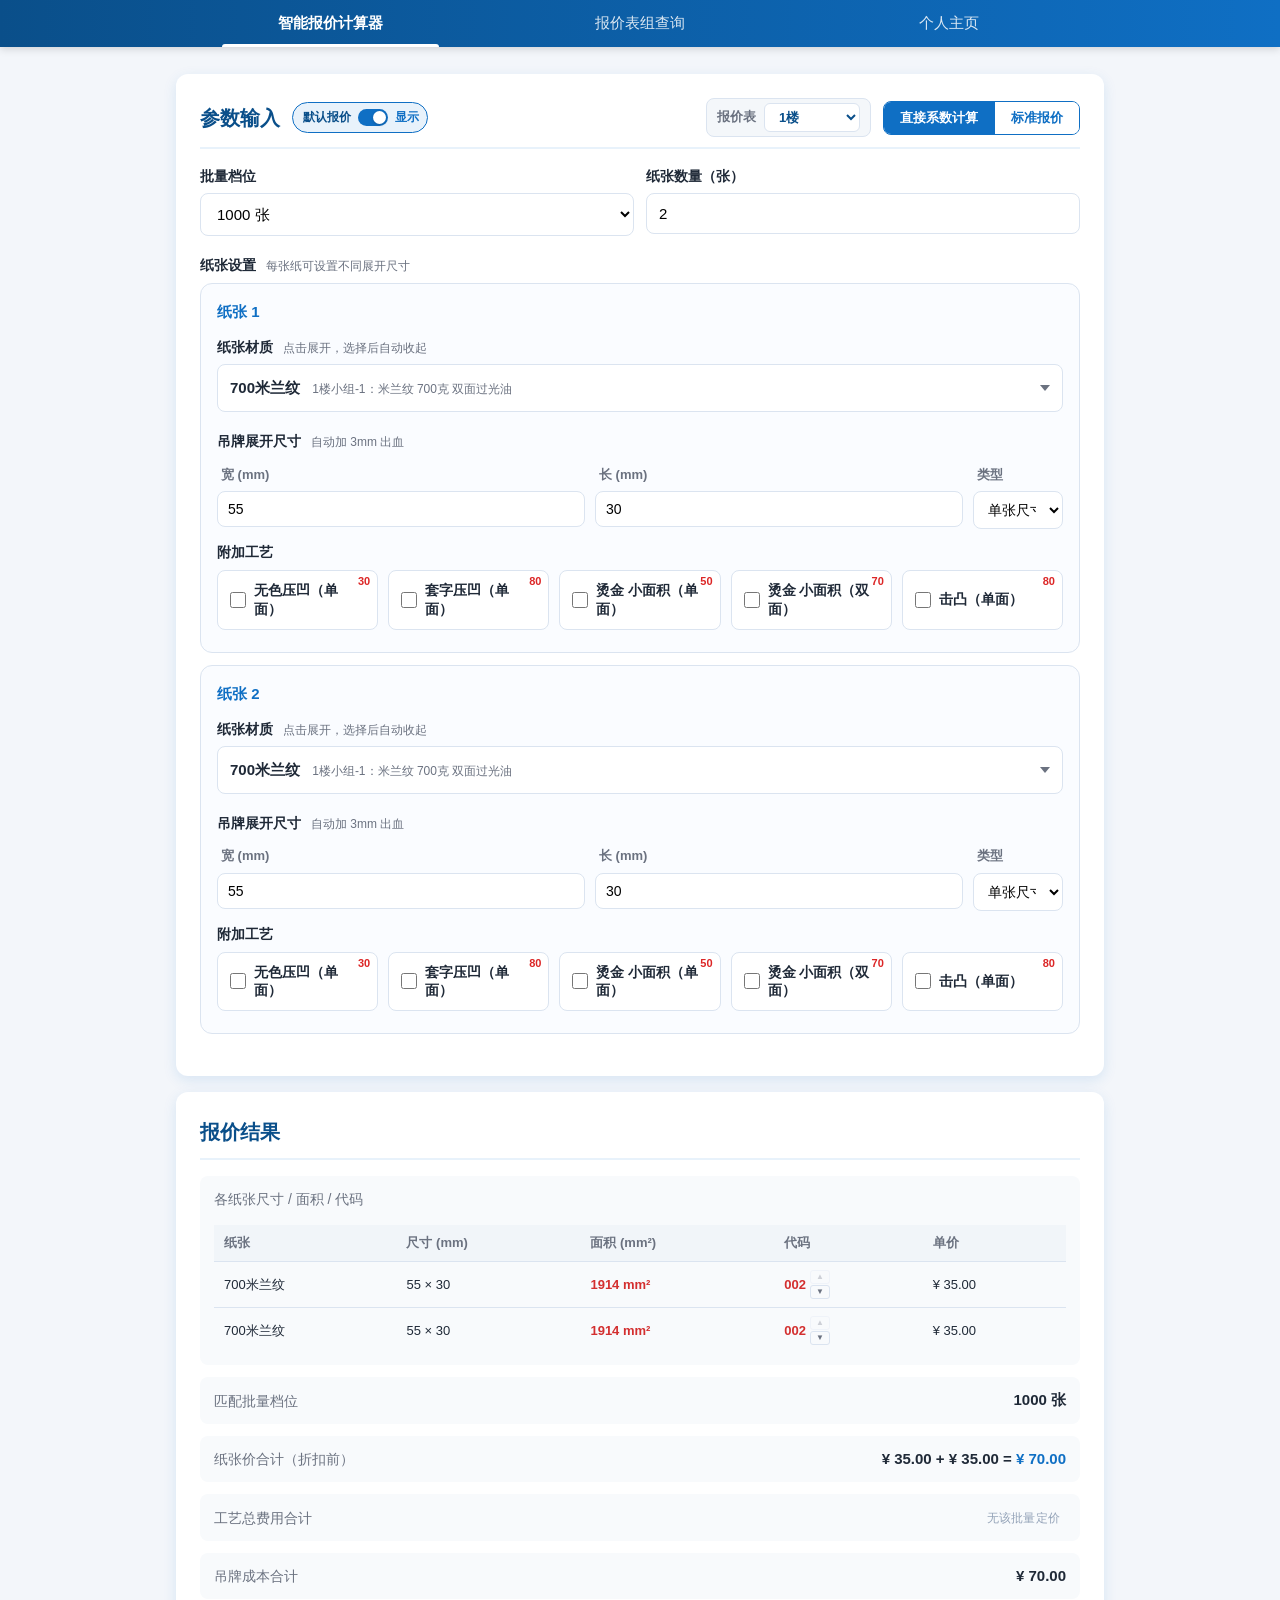
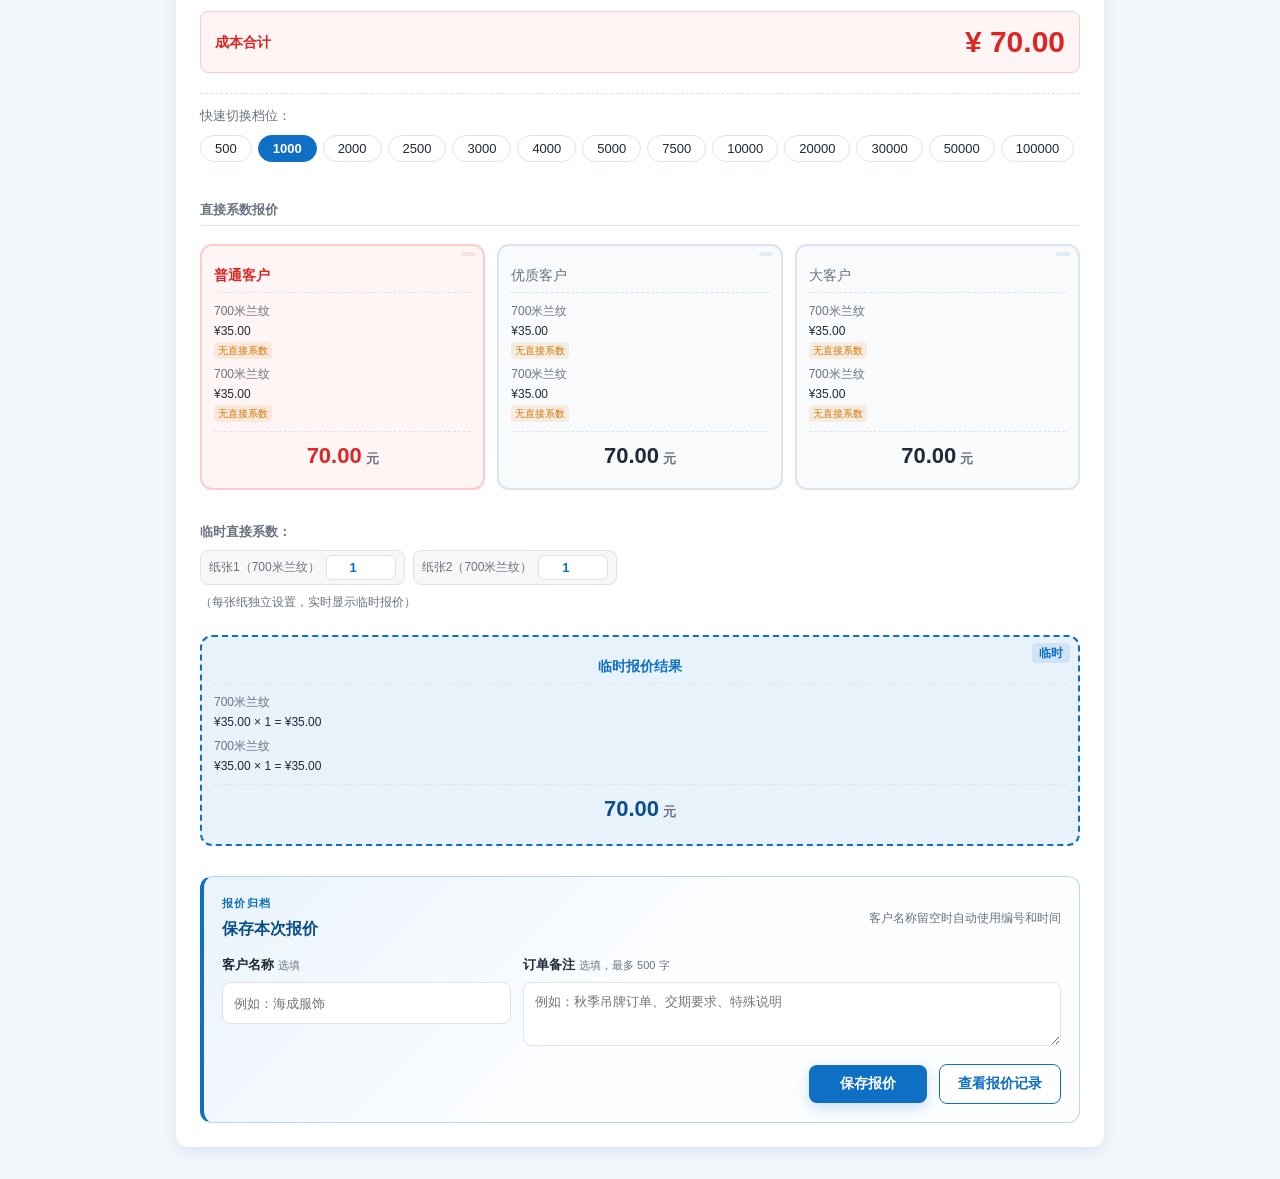
==== commit 6b1a972b: "feat(v9.0.1): 1楼报价表更新为28个报价组（最新附件） - 按 KOKALabel1楼_20260904_1531(1).xlsx 更新 1楼：29组 → 28组（1楼小组-1~28） " ====
--- a/index.html
+++ b/index.html
@@ -6,11 +6,11 @@
   <meta name="googlebot" content="noindex, nofollow">
   <!-- P0 安全：CSP 策略（v7.9：SheetJS 已本地化，script-src 仅允许 'self'，离线双击打开亦可用） -->
   <meta http-equiv="Content-Security-Policy" content="default-src 'self'; script-src 'self'; style-src 'self' 'unsafe-inline'; img-src 'self' data:; connect-src 'self';">
-  <title>KOKALabel报价系统 v8.10.0</title>
-  <link rel="icon" type="image/x-icon" href="favicon.ico?v=8.10.0">
-  <link rel="icon" type="image/png" href="favicon.png?v=8.10.0">
-  <link rel="apple-touch-icon" href="apple-touch-icon.png?v=8.10.0">
-  <link rel="stylesheet" href="css/style.css?v=8.10.0">
+  <title>KOKALabel报价系统 v9.0.1</title>
+  <link rel="icon" type="image/x-icon" href="favicon.ico?v=9.0.1">
+  <link rel="icon" type="image/png" href="favicon.png?v=9.0.1">
+  <link rel="apple-touch-icon" href="apple-touch-icon.png?v=9.0.1">
+  <link rel="stylesheet" href="css/style.css?v=9.0.1">
 </head>
 <body>
   <!-- 顶部导航 -->
@@ -994,7 +994,7 @@
           <div class="setting-row">
             <div class="setting-info">
               <div class="setting-label">当前版本</div>
-              <div class="setting-desc">KOKALabel报价系统 v8.10.0</div>
+              <div class="setting-desc">KOKALabel报价系统 v9.0.1</div>
             </div>
             <div class="setting-control">
               <span class="placeholder-badge">正式版</span>
@@ -1102,7 +1102,7 @@
   <div class="toast" id="toast"></div>
 
   <!-- v7.9: SheetJS 本地化（离线双击打开亦可导出/导入 Excel），先于业务脚本加载，XLSX 全局可用 -->
-  <script src="js/vendor/xlsx.full.min.js?v=8.10.0"></script>
-  <script src="js/data.js?v=8.10.0"></script>
-  <script src="js/app.js?v=8.10.0"></script>
+  <script src="js/vendor/xlsx.full.min.js?v=9.0.1"></script>
+  <script src="js/data.js?v=9.0.1"></script>
+  <script src="js/app.js?v=9.0.1"></script>
 </body></html>
--- a/css/style.css
+++ b/css/style.css
@@ -1,4 +1,4 @@
-/* KOKALabel报价系统 v7.8 - 样式表 */
+/* KOKALabel报价系统 v9.0.1 - 样式表 */
 
 /* ===================== 全局变量与重置 ===================== */
     :root {
@@ -1239,6 +1239,25 @@
     }
     .price-card.custom-coeff .level-price {
       color: var(--brand-dark);
+    }
+    /* v9.0：第二种算法（成本×系数后再加邮费）用绿色实线区分 */
+    .price-card.custom-coeff.coeff-shipping-later {
+      background: var(--success-light, #ecfdf5);
+      border-color: var(--success, #059669);
+      border-style: solid;
+    }
+    .price-card.custom-coeff.coeff-shipping-later .level-name {
+      color: var(--success-dark, #047857);
+    }
+    .price-card.custom-coeff.coeff-shipping-later .level-price {
+      color: var(--success-dark, #047857);
+    }
+    .price-card.custom-coeff .level-sub {
+      display: block;
+      font-size: 0.72em;
+      font-weight: 500;
+      opacity: 0.72;
+      margin-top: 2px;
     }
 
     /* ===================== v6.8 每纸独立临时直接系数 ===================== */
